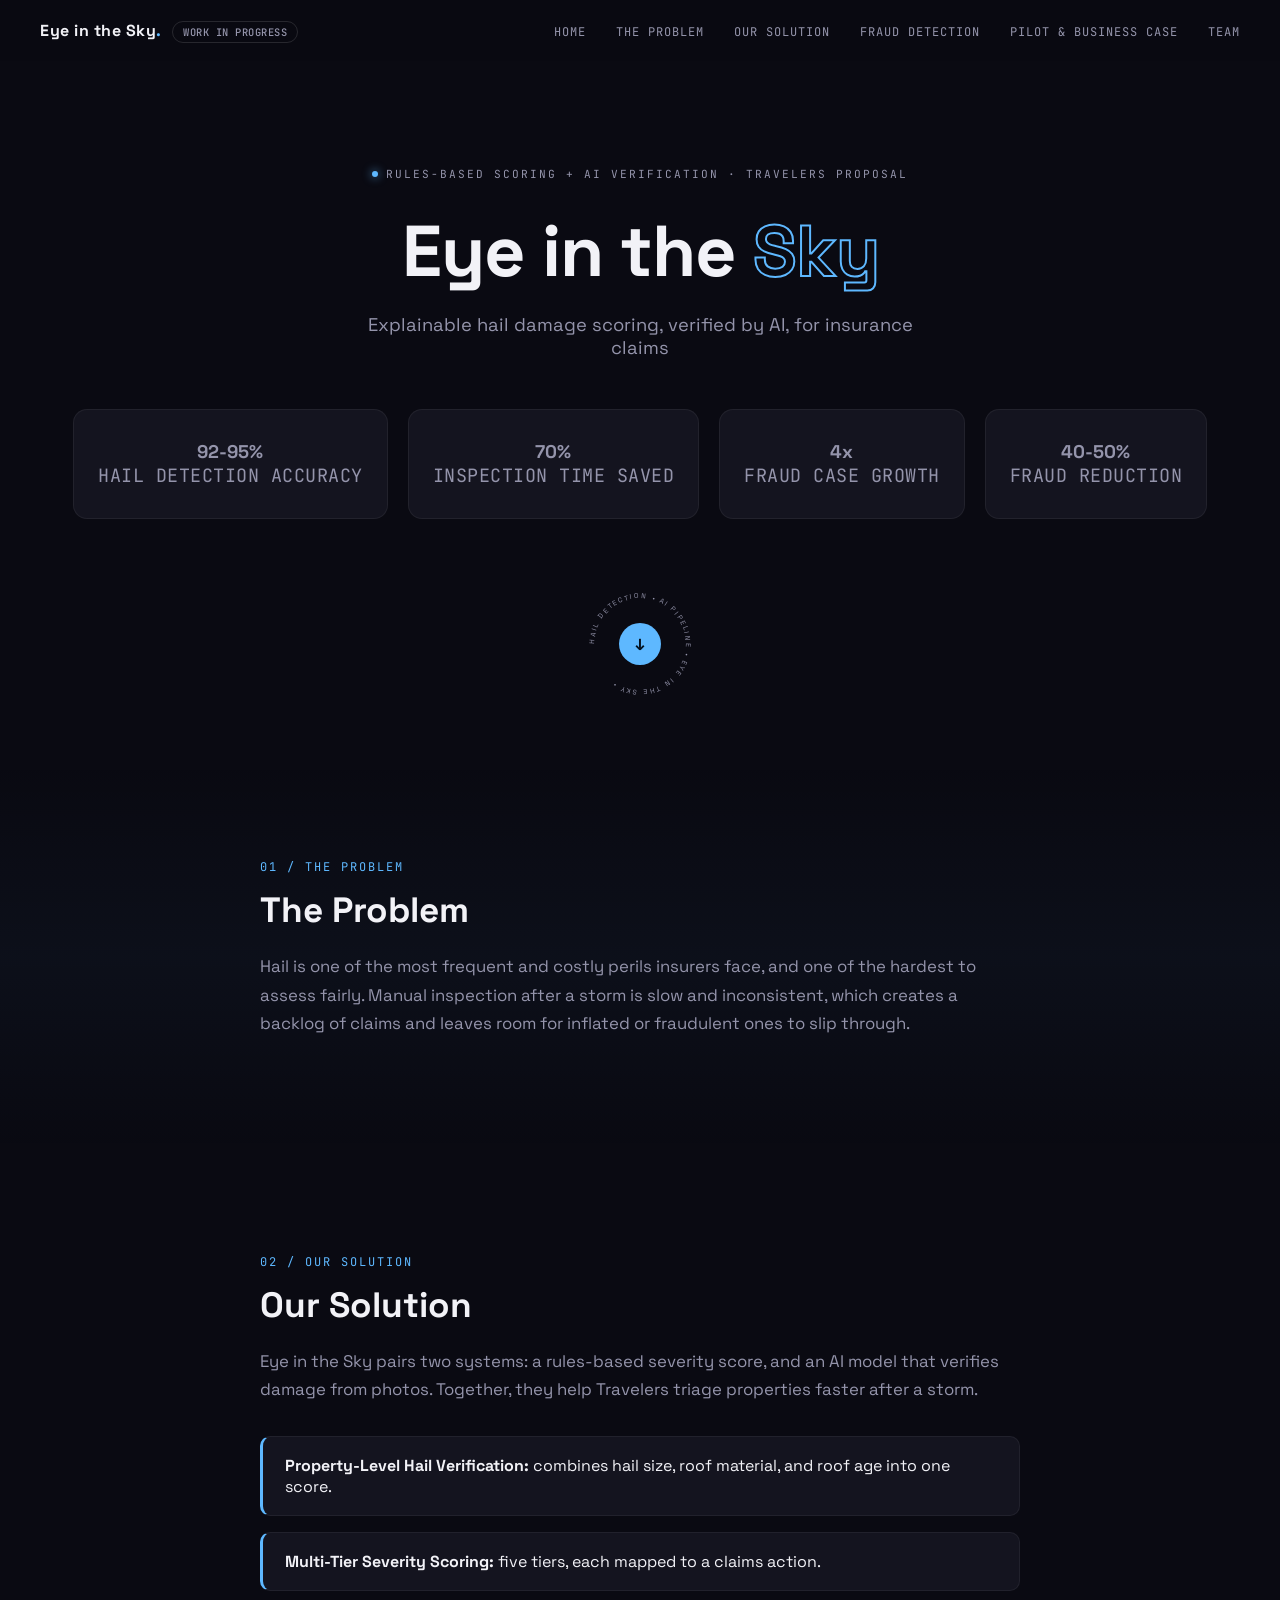
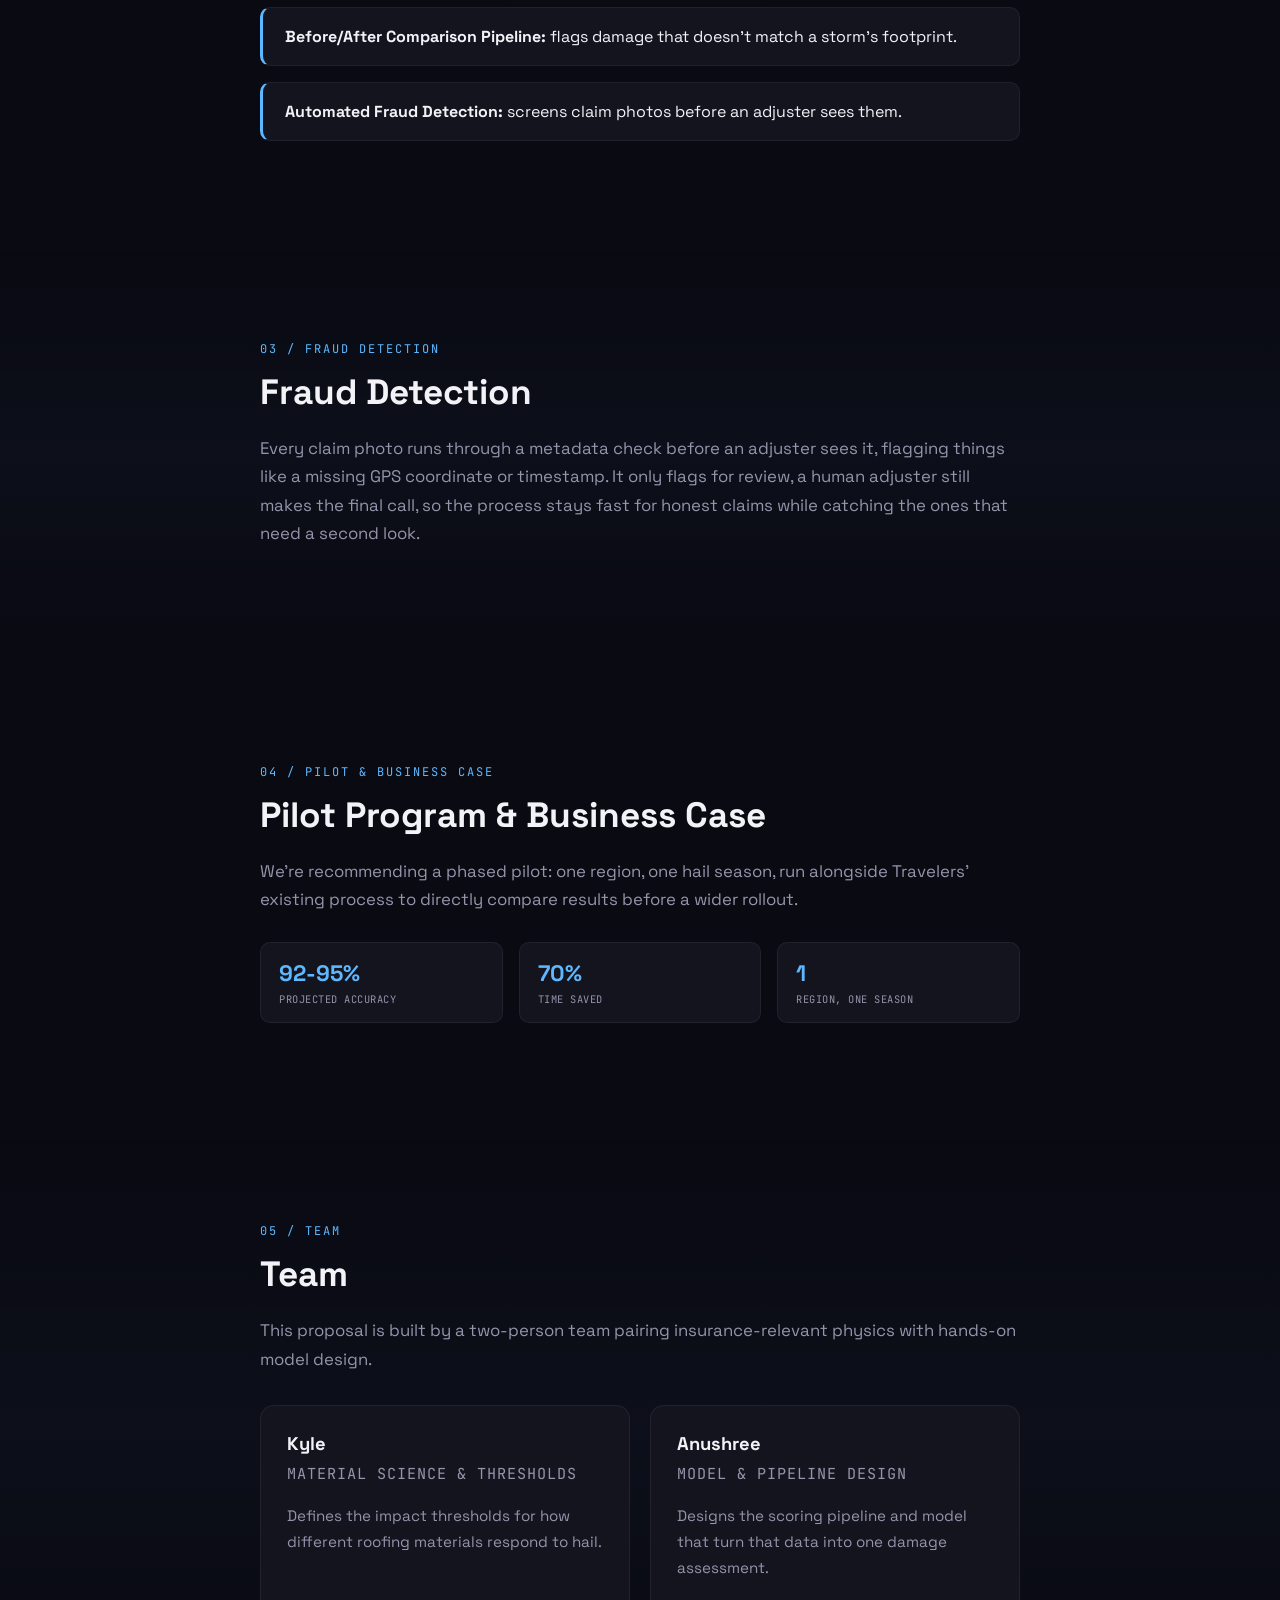
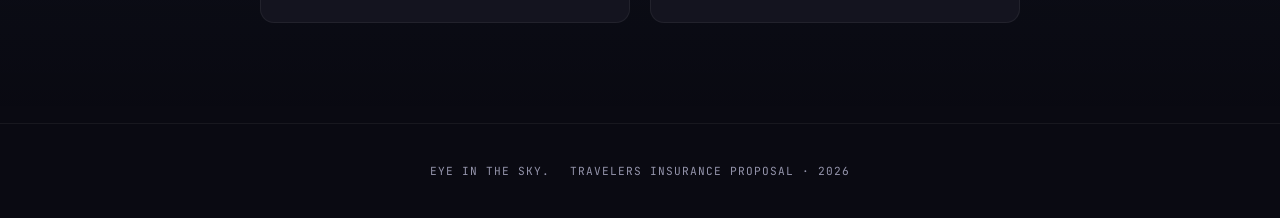
==== website/index.html @ 9ed6d16f "Add a subtle work-in-progress badge to the nav" ====
<!DOCTYPE html>
<html lang="en">
<head>
    <meta charset="UTF-8">
    <meta name="viewport" content="width=device-width, initial-scale=1.0">
    <title>Eye in the Sky</title>
    <link rel="preconnect" href="https://fonts.googleapis.com">
    <link rel="preconnect" href="https://fonts.gstatic.com" crossorigin>
    <link href="https://fonts.googleapis.com/css2?family=JetBrains+Mono:wght@400;500;700&family=Space+Grotesk:wght@400;500;700&display=swap" rel="stylesheet">
    <link rel="stylesheet" href="style.css">
</head>
<body>

<div class="rain-container" id="rain"></div>
<div class="streak" id="streak"></div>

<nav>
  <div class="nav-logo">Eye in the Sky<span class="dot">.</span> <span class="wip-badge">Work in Progress</span></div>
  <ul>
    <li><a href="#home">Home</a></li>
    <li><a href="#problem">The Problem</a></li>
    <li><a href="#solution">Our Solution</a></li>
    <li><a href="#fraud">Fraud Detection</a></li>
    <li><a href="#pilot">Pilot & Business Case</a></li>
    <li><a href="#team">Team</a></li>
  </ul>
</nav>

<section class="hero" id="home">
  <div class="eyebrow"><span class="pulse-dot"></span> RULES-BASED SCORING + AI VERIFICATION &middot; TRAVELERS PROPOSAL</div>
  <h1>Eye in the <span class="outline-text">Sky</span></h1>
  <p>Explainable hail damage scoring, verified by AI, for insurance claims</p>

  <div class="stats">
    <div class="stat-card">
      <p class="stat-number">92-95%</p>
      <p class="stat-label">Hail Detection Accuracy</p>
    </div>
    <div class="stat-card">
      <p class="stat-number">70%</p>
      <p class="stat-label">Inspection Time Saved</p>
    </div>
    <div class="stat-card">
      <p class="stat-number">4x</p>
      <p class="stat-label">Fraud Case Growth</p>
    </div>
    <div class="stat-card">
      <p class="stat-number">40-50%</p>
      <p class="stat-label">Fraud Reduction</p>
    </div>
  </div>

  <div class="scroll-badge">
    <svg viewBox="0 0 120 120" class="badge-ring">
      <path id="circlePath" d="M 60,60 m -50,0 a 50,50 0 1,1 100,0 a 50,50 0 1,1 -100,0" fill="none"/>
      <text font-size="7.5" letter-spacing="2">
        <textPath href="#circlePath">HAIL DETECTION &bull; AI PIPELINE &bull; EYE IN THE SKY &bull; </textPath>
      </text>
    </svg>
    <div class="badge-center">&darr;</div>
  </div>
</section>

<section id="problem" class="content-section reveal">
  <span class="section-label">01 / The Problem</span>
  <h2>The Problem</h2>
  <p>Hail is one of the most frequent and costly perils insurers face, and one of the hardest to assess fairly. Manual inspection after a storm is slow and inconsistent, which creates a backlog of claims and leaves room for inflated or fraudulent ones to slip through.</p>
</section>

<section id="solution" class="content-section reveal">
  <span class="section-label">02 / Our Solution</span>
  <h2>Our Solution</h2>
  <p>Eye in the Sky pairs two systems: a rules-based severity score, and an AI model that verifies damage from photos. Together, they help Travelers triage properties faster after a storm.</p>
  <ul class="gap-list">
    <li><strong>Property-Level Hail Verification:</strong> combines hail size, roof material, and roof age into one score.</li>
    <li><strong>Multi-Tier Severity Scoring:</strong> five tiers, each mapped to a claims action.</li>
    <li><strong>Before/After Comparison Pipeline:</strong> flags damage that doesn't match a storm's footprint.</li>
    <li><strong>Automated Fraud Detection:</strong> screens claim photos before an adjuster sees them.</li>
  </ul>
</section>

<section id="fraud" class="content-section reveal">
  <span class="section-label">03 / Fraud Detection</span>
  <h2>Fraud Detection</h2>
  <p>Every claim photo runs through a metadata check before an adjuster sees it, flagging things like a missing GPS coordinate or timestamp. It only flags for review, a human adjuster still makes the final call, so the process stays fast for honest claims while catching the ones that need a second look.</p>
</section>

<section id="pilot" class="content-section reveal">
  <span class="section-label">04 / Pilot &amp; Business Case</span>
  <h2>Pilot Program &amp; Business Case</h2>
  <p>We're recommending a phased pilot: one region, one hail season, run alongside Travelers' existing process to directly compare results before a wider rollout.</p>
  <div class="mini-stats">
    <div class="mini-stat">
      <span class="mini-stat-number">92-95%</span>
      <span class="mini-stat-label">Projected Accuracy</span>
    </div>
    <div class="mini-stat">
      <span class="mini-stat-number">70%</span>
      <span class="mini-stat-label">Time Saved</span>
    </div>
    <div class="mini-stat">
      <span class="mini-stat-number">1</span>
      <span class="mini-stat-label">Region, One Season</span>
    </div>
  </div>
</section>

<section id="team" class="content-section reveal">
  <span class="section-label">05 / Team</span>
  <h2>Team</h2>
  <p>This proposal is built by a two-person team pairing insurance-relevant physics with hands-on model design.</p>
  <div class="team-grid">
    <div class="team-card">
      <h3>Kyle</h3>
      <p class="team-role">Material Science &amp; Thresholds</p>
      <p>Defines the impact thresholds for how different roofing materials respond to hail.</p>
    </div>
    <div class="team-card">
      <h3>Anushree</h3>
      <p class="team-role">Model &amp; Pipeline Design</p>
      <p>Designs the scoring pipeline and model that turn that data into one damage assessment.</p>
    </div>
  </div>
</section>

<footer>
  <div class="footer-content">
    <span>Eye in the Sky<span class="dot">.</span></span>
    <span>Travelers Insurance Proposal &middot; 2026</span>
  </div>
</footer>

<script src="script.js"></script>
</body>
</html>
---- website/style.css ----
:root {
  --bg: #0a0a12;
  --bg-alt: #14141f;
  --text: #f2f2f7;
  --text-muted: #9494ab;
  --accent: #5eb8ff;
  --accent-glow: rgba(94, 184, 255, 0.35);
  --font-heading: 'Space Grotesk', sans-serif;
  --font-mono: 'JetBrains Mono', monospace;
}

* {
  box-sizing: border-box;
}

body {
  background-color: var(--bg);
  color: var(--text);
  font-family: var(--font-heading);
  margin: 0;
}

/* Ambient background rain, drops generated in script.js */
.rain-container {
  position: fixed;
  inset: 0;
  overflow: hidden;
  pointer-events: none;
  z-index: 0;
}

.rain-drop {
  position: absolute;
  top: -5%;
  width: 3px;
  border-radius: 3px;
  background: linear-gradient(to bottom, transparent, var(--accent), #eaf6ff);
  animation: fall linear infinite;
}

@keyframes fall {
  from { transform: translateY(-10vh); }
  to { transform: translateY(110vh); }
}

/* Shooting hailstone streak, position driven by scroll % in script.js */
.streak {
  position: fixed;
  width: 4px;
  height: 220px;
  background: linear-gradient(to bottom, transparent 0%, var(--accent) 55%, #eaf6ff 100%);
  box-shadow: 0 0 24px 6px var(--accent-glow), 0 0 50px 14px rgba(94, 184, 255, 0.18);
  transform: rotate(35deg);
  pointer-events: none;
  z-index: 1;
  border-radius: 4px;
}

.streak::after {
  content: "";
  position: absolute;
  bottom: -5px;
  left: 50%;
  transform: translateX(-50%);
  width: 14px;
  height: 14px;
  border-radius: 50%;
  background: radial-gradient(circle, #ffffff 0%, var(--accent) 60%, transparent 100%);
  box-shadow: 0 0 22px 6px var(--accent-glow), 0 0 10px 3px #ffffff;
}

nav {
  display: flex;
  justify-content: space-between;
  align-items: center;
  padding: 20px 40px;
  background-color: rgba(10, 10, 18, 0.95);
  position: sticky;
  top: 0;
  z-index: 10;
}

.nav-logo {
  font-weight: 700;
  letter-spacing: 0.5px;
}

.nav-logo .dot {
  color: var(--accent);
}

.wip-badge {
  font-family: var(--font-mono);
  font-size: 0.65rem;
  font-weight: 500;
  letter-spacing: 0.5px;
  text-transform: uppercase;
  color: var(--text-muted);
  border: 1px solid rgba(255, 255, 255, 0.12);
  border-radius: 20px;
  padding: 3px 10px;
  margin-left: 6px;
  vertical-align: middle;
}

nav ul {
  display: flex;
  gap: 30px;
  list-style: none;
  margin: 0;
  padding: 0;
}

nav a {
  color: var(--text-muted);
  text-decoration: none;
  font-family: var(--font-mono);
  font-size: 0.75rem;
  letter-spacing: 1px;
  text-transform: uppercase;
  transition: color 0.2s ease;
}

nav a:hover {
  color: var(--accent);
}

.hero {
  position: relative;
  text-align: center;
  padding: 100px 20px 60px;
  z-index: 2;
}

.eyebrow {
  display: inline-flex;
  align-items: center;
  gap: 8px;
  font-family: var(--font-mono);
  font-size: 0.7rem;
  letter-spacing: 2px;
  color: var(--text-muted);
  text-transform: uppercase;
  margin-bottom: 24px;
}

.pulse-dot {
  width: 6px;
  height: 6px;
  border-radius: 50%;
  background: var(--accent);
  box-shadow: 0 0 8px 2px var(--accent-glow);
  animation: pulse 2s ease-in-out infinite;
}

@keyframes pulse {
  0%, 100% { opacity: 1; }
  50% { opacity: 0.3; }
}

.hero h1 {
  font-size: 4.5rem;
  font-weight: 700;
  margin: 0 0 16px;
  letter-spacing: -1px;
}

.outline-text {
  color: transparent;
  -webkit-text-stroke: 2px var(--accent);
}

.hero p {
  font-size: 1.15rem;
  color: var(--text-muted);
  max-width: 550px;
  margin: 0 auto;
}

.stats {
  display: flex;
  justify-content: center;
  flex-wrap: wrap;
  gap: 20px;
  margin-top: 50px;
}

.stat-card {
  background-color: var(--bg-alt);
  border: 1px solid rgba(255, 255, 255, 0.06);
  padding: 30px 24px;
  border-radius: 14px;
  min-width: 180px;
  transition: transform 0.25s ease, border-color 0.25s ease;
}

.stat-card:hover {
  transform: translateY(-6px);
  border-color: var(--accent);
  box-shadow: 0 0 24px rgba(94, 184, 255, 0.15);
}

.stat-number {
  font-size: 2.1rem;
  font-weight: 700;
  color: var(--accent);
  margin: 0 0 6px;
}

.stat-label {
  font-family: var(--font-mono);
  font-size: 0.75rem;
  letter-spacing: 0.5px;
  text-transform: uppercase;
  color: var(--text-muted);
  margin: 0;
}

@media (max-width: 700px) {
  .stats {
    flex-direction: column;
    align-items: center;
  }
}

.scroll-badge {
  position: relative;
  width: 110px;
  height: 110px;
  margin: 70px auto 0;
}

.badge-ring {
  width: 100%;
  height: 100%;
  fill: var(--text-muted);
  animation: spin 18s linear infinite;
}

@keyframes spin {
  from { transform: rotate(0deg); }
  to { transform: rotate(360deg); }
}

.badge-center {
  position: absolute;
  top: 50%;
  left: 50%;
  transform: translate(-50%, -50%);
  width: 42px;
  height: 42px;
  border-radius: 50%;
  background: var(--accent);
  color: #04121f;
  display: flex;
  align-items: center;
  justify-content: center;
  font-weight: 700;
}

.content-section {
  max-width: 800px;
  margin: 0 auto;
  padding: 100px 20px;
  position: relative;
  z-index: 2;
}

section.content-section:nth-of-type(even)::before {
  content: "";
  position: absolute;
  top: 0;
  left: 50%;
  transform: translateX(-50%);
  width: 100vw;
  height: 100%;
  background: linear-gradient(180deg, transparent, rgba(94, 184, 255, 0.035), transparent);
  z-index: -1;
}

.section-label {
  display: block;
  font-family: var(--font-mono);
  font-size: 0.75rem;
  letter-spacing: 2px;
  text-transform: uppercase;
  color: var(--accent);
  margin-bottom: 12px;
}

.content-section h2 {
  font-size: 2.2rem;
  margin: 0 0 20px;
}

.content-section p {
  font-size: 1.05rem;
  line-height: 1.7;
  color: var(--text-muted);
  margin-bottom: 16px;
}

.gap-list {
  list-style: none;
  margin: 32px 0 0;
  padding: 0;
  display: flex;
  flex-direction: column;
  gap: 16px;
}

.gap-list li {
  background-color: var(--bg-alt);
  border: 1px solid rgba(255, 255, 255, 0.06);
  border-left: 3px solid var(--accent);
  border-radius: 10px;
  padding: 18px 22px;
  transition: box-shadow 0.25s ease, transform 0.25s ease;
}

.gap-list li:hover {
  box-shadow: 0 0 20px rgba(94, 184, 255, 0.12);
  transform: translateX(4px);
}

.gap-list strong {
  color: var(--text);
}

.team-grid {
  display: flex;
  flex-wrap: wrap;
  gap: 20px;
  margin-top: 32px;
}

.team-card {
  flex: 1;
  min-width: 220px;
  background-color: var(--bg-alt);
  border: 1px solid rgba(255, 255, 255, 0.06);
  border-radius: 14px;
  padding: 26px;
  transition: border-color 0.25s ease, box-shadow 0.25s ease, transform 0.25s ease;
}

.team-card:hover {
  border-color: var(--accent);
  box-shadow: 0 0 24px rgba(94, 184, 255, 0.12);
  transform: translateY(-4px);
}

.team-card h3 {
  font-size: 1.15rem;
  margin: 0 0 6px;
}

.team-role {
  font-family: var(--font-mono);
  font-size: 0.7rem;
  letter-spacing: 1px;
  text-transform: uppercase;
  color: var(--accent);
  margin: 0 0 14px;
}

.team-card p {
  font-size: 0.95rem;
}

.mini-stats {
  display: flex;
  flex-wrap: wrap;
  gap: 16px;
  margin-top: 28px;
}

.mini-stat {
  flex: 1;
  min-width: 150px;
  background-color: var(--bg-alt);
  border: 1px solid rgba(255, 255, 255, 0.06);
  border-radius: 10px;
  padding: 16px 18px;
  transition: border-color 0.25s ease, box-shadow 0.25s ease;
}

.mini-stat:hover {
  border-color: var(--accent);
  box-shadow: 0 0 18px rgba(94, 184, 255, 0.12);
}

.mini-stat-number {
  display: block;
  font-size: 1.4rem;
  font-weight: 700;
  color: var(--accent);
}

.mini-stat-label {
  display: block;
  font-family: var(--font-mono);
  font-size: 0.65rem;
  letter-spacing: 0.5px;
  text-transform: uppercase;
  color: var(--text-muted);
  margin-top: 4px;
}

footer {
  position: relative;
  z-index: 2;
  padding: 40px 20px;
  text-align: center;
  border-top: 1px solid rgba(255, 255, 255, 0.06);
}

.footer-content {
  display: flex;
  justify-content: center;
  gap: 20px;
  flex-wrap: wrap;
  font-family: var(--font-mono);
  font-size: 0.7rem;
  letter-spacing: 1px;
  text-transform: uppercase;
  color: var(--text-muted);
}

.reveal {
  opacity: 0;
  transform: translateY(30px);
  transition: opacity 0.8s ease, transform 0.8s ease;
}

.reveal.visible {
  opacity: 1;
  transform: translateY(0);
}

@media (max-width: 800px) {
  nav {
    flex-wrap: wrap;
    justify-content: center;
    gap: 12px;
    padding: 16px 20px;
  }

  nav ul {
    flex-wrap: wrap;
    justify-content: center;
    gap: 12px 18px;
  }

  nav a {
    font-size: 0.65rem;
  }

  .hero h1 {
    font-size: 2.8rem;
  }
}
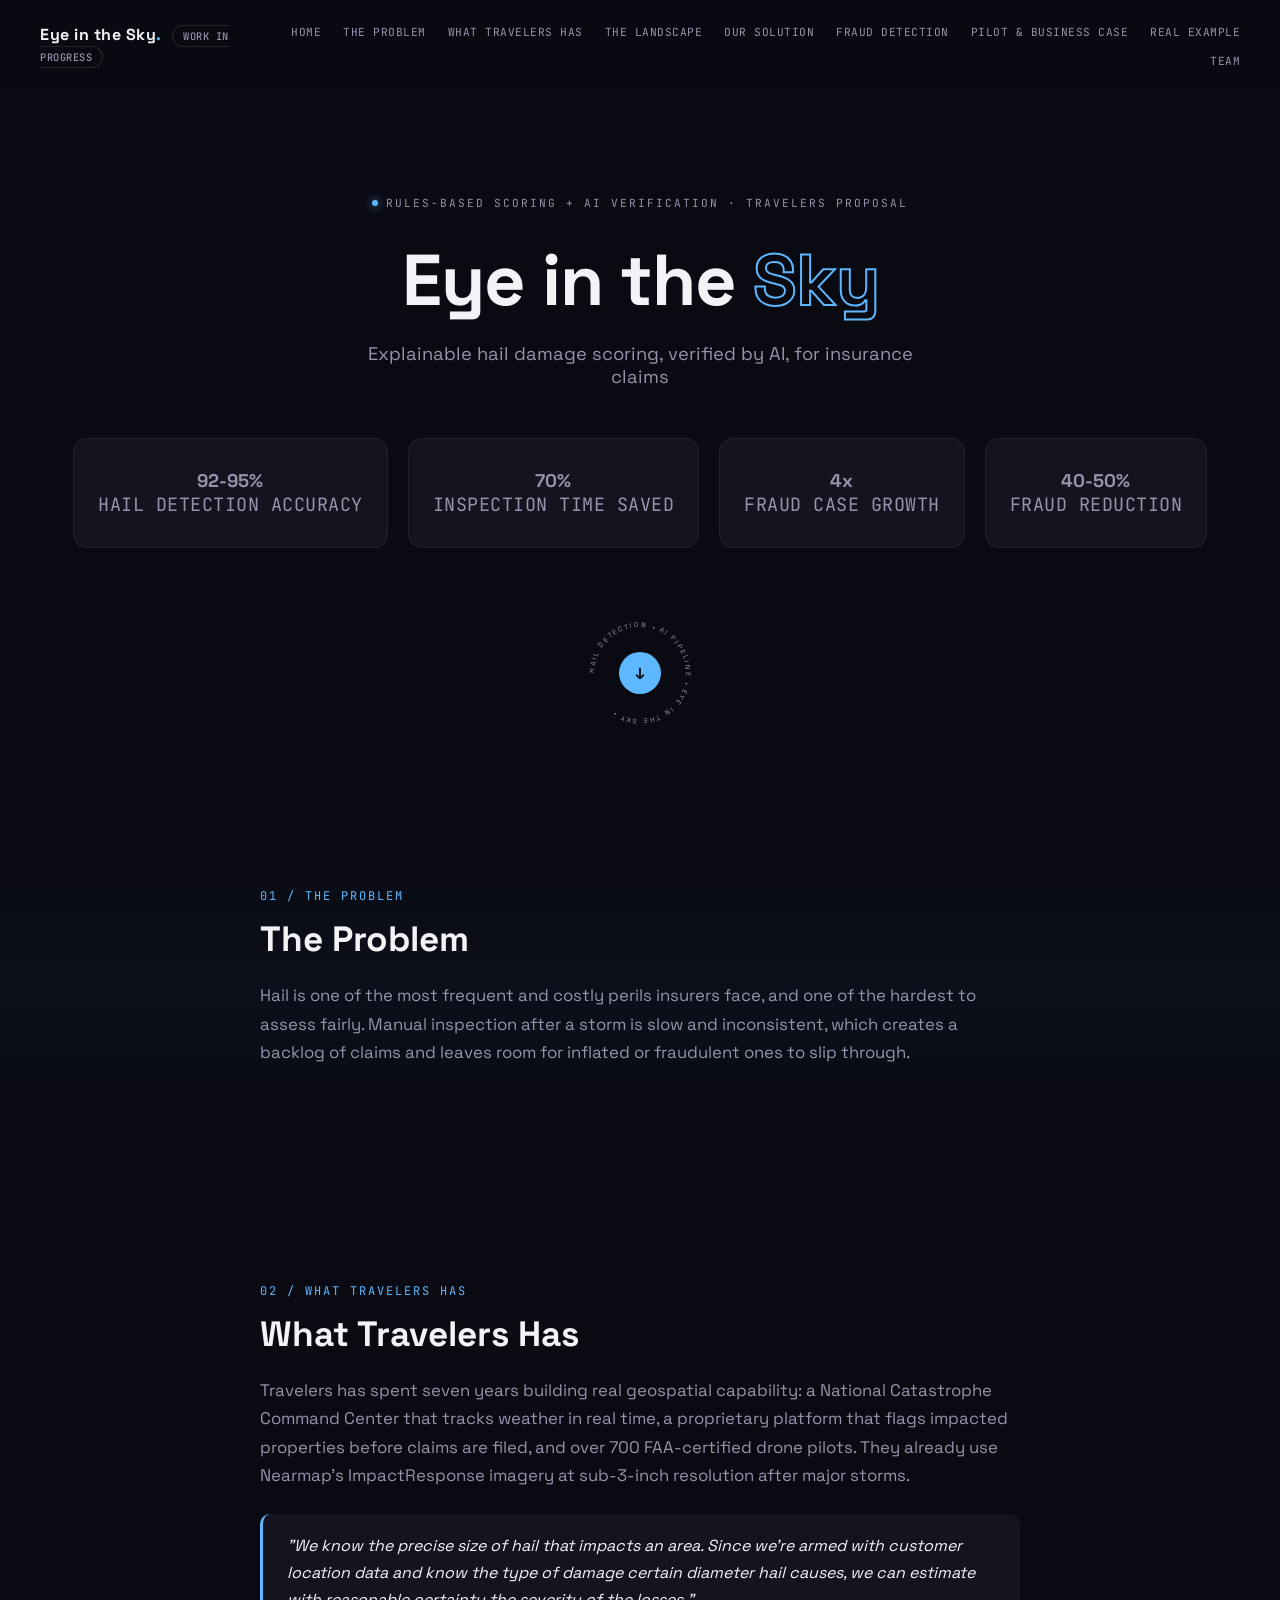
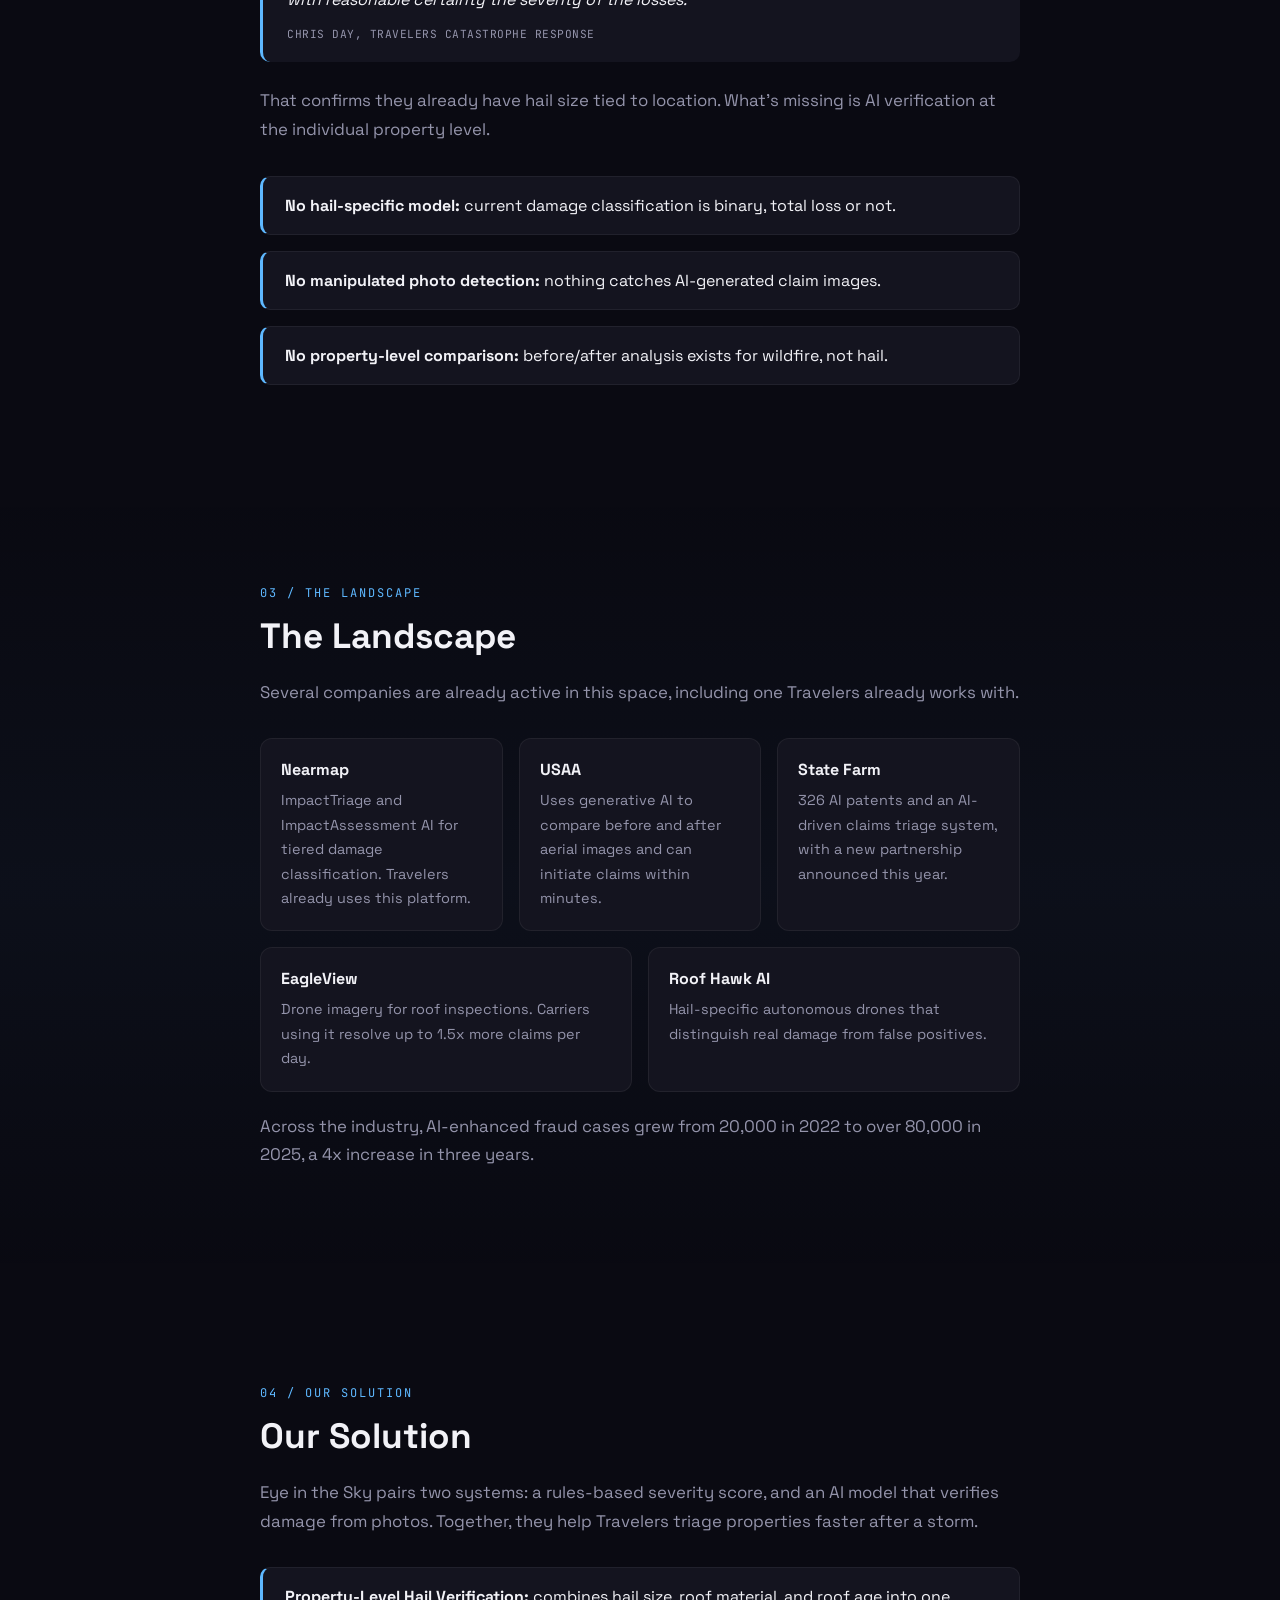
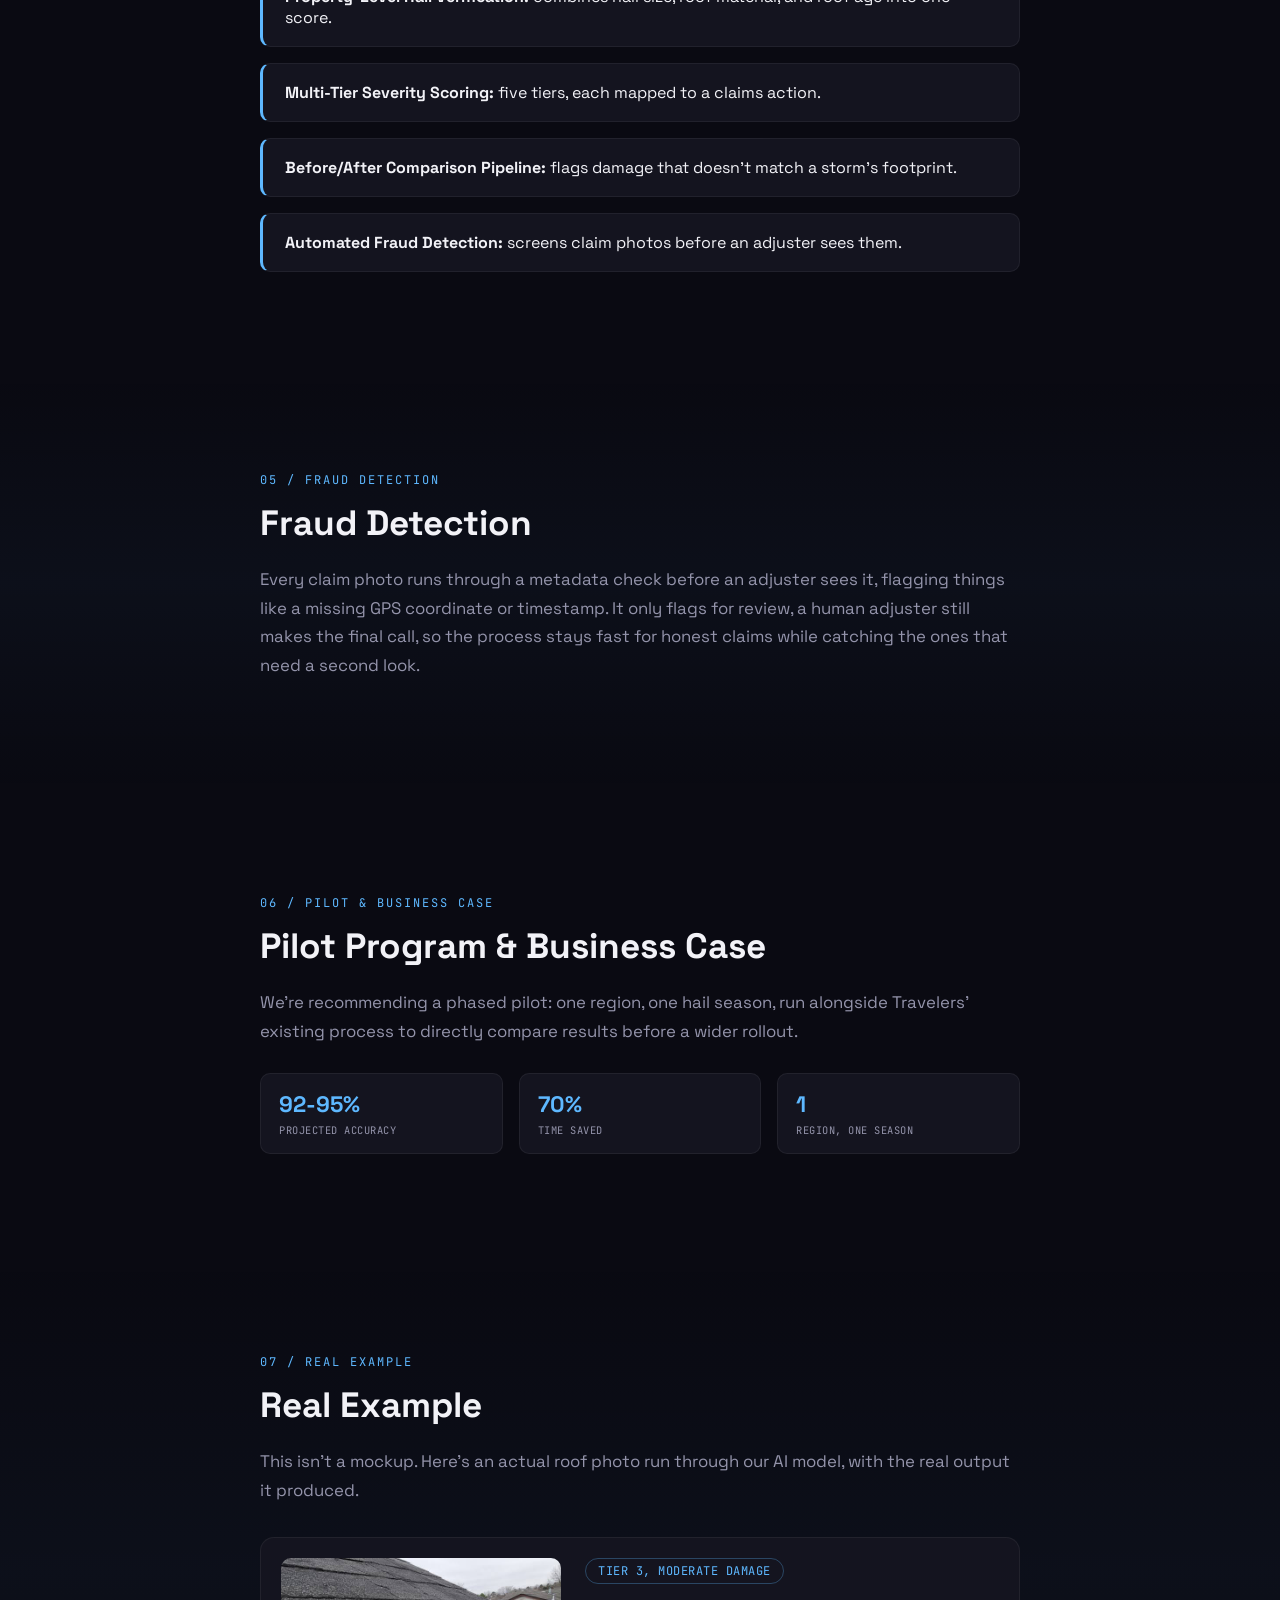
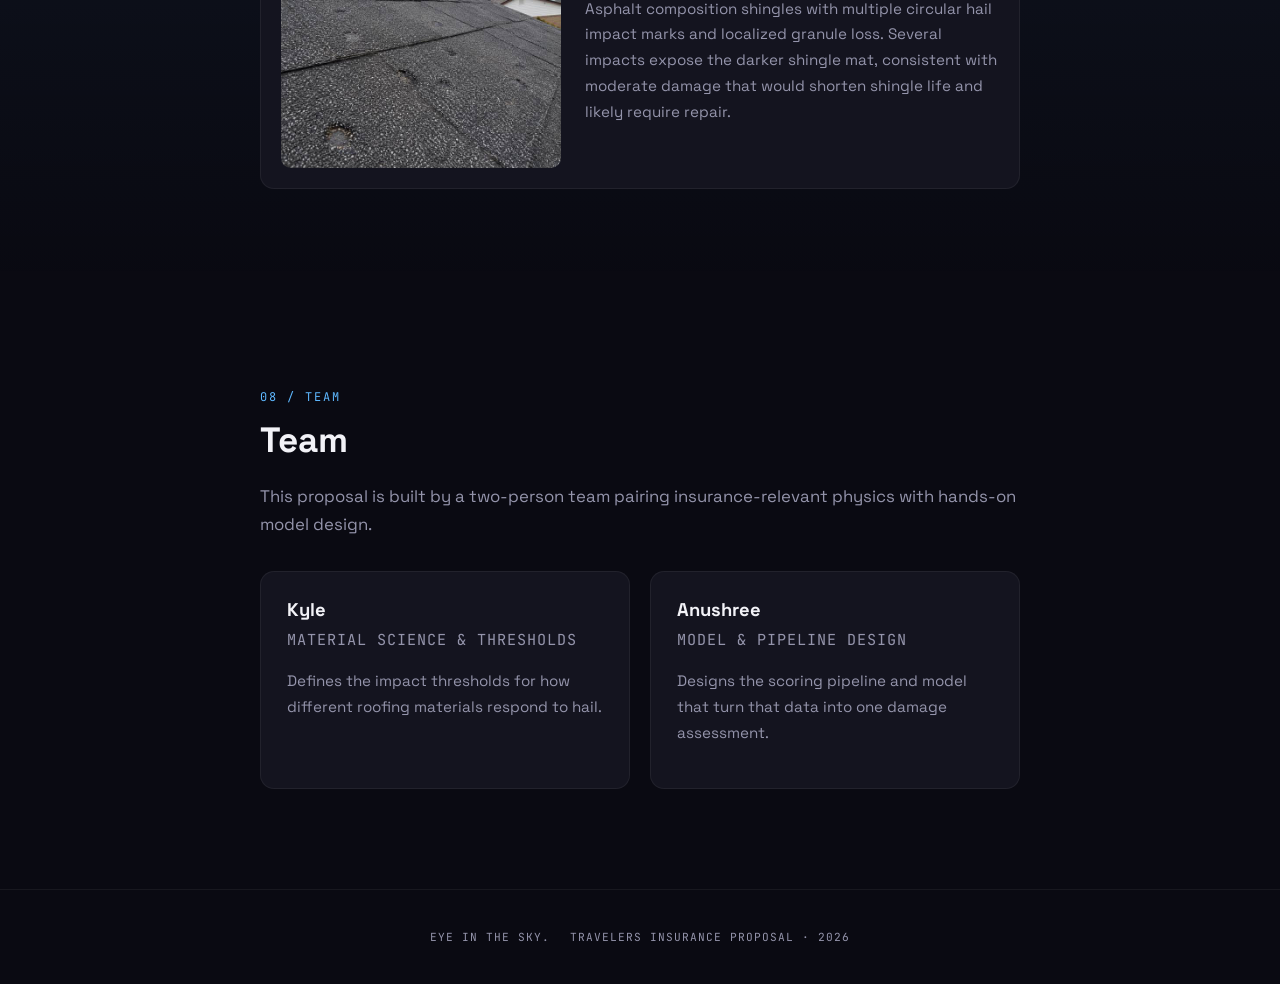
==== commit 33dc7ab4: "Add What Travelers Has, Landscape, and Real Example sections with real research and a real case phot" ====
--- a/website/index.html
+++ b/website/index.html
@@ -19,9 +19,12 @@
   <ul>
     <li><a href="#home">Home</a></li>
     <li><a href="#problem">The Problem</a></li>
+    <li><a href="#travelers">What Travelers Has</a></li>
+    <li><a href="#landscape">The Landscape</a></li>
     <li><a href="#solution">Our Solution</a></li>
     <li><a href="#fraud">Fraud Detection</a></li>
     <li><a href="#pilot">Pilot & Business Case</a></li>
+    <li><a href="#example">Real Example</a></li>
     <li><a href="#team">Team</a></li>
   </ul>
 </nav>
@@ -67,8 +70,53 @@
   <p>Hail is one of the most frequent and costly perils insurers face, and one of the hardest to assess fairly. Manual inspection after a storm is slow and inconsistent, which creates a backlog of claims and leaves room for inflated or fraudulent ones to slip through.</p>
 </section>
 
+<section id="travelers" class="content-section reveal">
+  <span class="section-label">02 / What Travelers Has</span>
+  <h2>What Travelers Has</h2>
+  <p>Travelers has spent seven years building real geospatial capability: a National Catastrophe Command Center that tracks weather in real time, a proprietary platform that flags impacted properties before claims are filed, and over 700 FAA-certified drone pilots. They already use Nearmap's ImpactResponse imagery at sub-3-inch resolution after major storms.</p>
+  <blockquote class="quote-block">
+    "We know the precise size of hail that impacts an area. Since we're armed with customer location data and know the type of damage certain diameter hail causes, we can estimate with reasonable certainty the severity of the losses."
+    <cite>Chris Day, Travelers Catastrophe Response</cite>
+  </blockquote>
+  <p>That confirms they already have hail size tied to location. What's missing is AI verification at the individual property level.</p>
+  <ul class="gap-list">
+    <li><strong>No hail-specific model:</strong> current damage classification is binary, total loss or not.</li>
+    <li><strong>No manipulated photo detection:</strong> nothing catches AI-generated claim images.</li>
+    <li><strong>No property-level comparison:</strong> before/after analysis exists for wildfire, not hail.</li>
+  </ul>
+</section>
+
+<section id="landscape" class="content-section reveal">
+  <span class="section-label">03 / The Landscape</span>
+  <h2>The Landscape</h2>
+  <p>Several companies are already active in this space, including one Travelers already works with.</p>
+  <div class="competitor-grid">
+    <div class="competitor-card">
+      <h3>Nearmap</h3>
+      <p>ImpactTriage and ImpactAssessment AI for tiered damage classification. Travelers already uses this platform.</p>
+    </div>
+    <div class="competitor-card">
+      <h3>USAA</h3>
+      <p>Uses generative AI to compare before and after aerial images and can initiate claims within minutes.</p>
+    </div>
+    <div class="competitor-card">
+      <h3>State Farm</h3>
+      <p>326 AI patents and an AI-driven claims triage system, with a new partnership announced this year.</p>
+    </div>
+    <div class="competitor-card">
+      <h3>EagleView</h3>
+      <p>Drone imagery for roof inspections. Carriers using it resolve up to 1.5x more claims per day.</p>
+    </div>
+    <div class="competitor-card">
+      <h3>Roof Hawk AI</h3>
+      <p>Hail-specific autonomous drones that distinguish real damage from false positives.</p>
+    </div>
+  </div>
+  <p>Across the industry, AI-enhanced fraud cases grew from 20,000 in 2022 to over 80,000 in 2025, a 4x increase in three years.</p>
+</section>
+
 <section id="solution" class="content-section reveal">
-  <span class="section-label">02 / Our Solution</span>
+  <span class="section-label">04 / Our Solution</span>
   <h2>Our Solution</h2>
   <p>Eye in the Sky pairs two systems: a rules-based severity score, and an AI model that verifies damage from photos. Together, they help Travelers triage properties faster after a storm.</p>
   <ul class="gap-list">
@@ -80,13 +128,13 @@
 </section>
 
 <section id="fraud" class="content-section reveal">
-  <span class="section-label">03 / Fraud Detection</span>
+  <span class="section-label">05 / Fraud Detection</span>
   <h2>Fraud Detection</h2>
   <p>Every claim photo runs through a metadata check before an adjuster sees it, flagging things like a missing GPS coordinate or timestamp. It only flags for review, a human adjuster still makes the final call, so the process stays fast for honest claims while catching the ones that need a second look.</p>
 </section>
 
 <section id="pilot" class="content-section reveal">
-  <span class="section-label">04 / Pilot &amp; Business Case</span>
+  <span class="section-label">06 / Pilot &amp; Business Case</span>
   <h2>Pilot Program &amp; Business Case</h2>
   <p>We're recommending a phased pilot: one region, one hail season, run alongside Travelers' existing process to directly compare results before a wider rollout.</p>
   <div class="mini-stats">
@@ -105,8 +153,21 @@
   </div>
 </section>
 
+<section id="example" class="content-section reveal">
+  <span class="section-label">07 / Real Example</span>
+  <h2>Real Example</h2>
+  <p>This isn't a mockup. Here's an actual roof photo run through our AI model, with the real output it produced.</p>
+  <div class="example-card">
+    <img src="images/roof-example.jpg" alt="Roof photo with hail damage used for testing" class="example-image">
+    <div class="example-result">
+      <span class="example-tier">Tier 3, Moderate Damage</span>
+      <p>Asphalt composition shingles with multiple circular hail impact marks and localized granule loss. Several impacts expose the darker shingle mat, consistent with moderate damage that would shorten shingle life and likely require repair.</p>
+    </div>
+  </div>
+</section>
+
 <section id="team" class="content-section reveal">
-  <span class="section-label">05 / Team</span>
+  <span class="section-label">08 / Team</span>
   <h2>Team</h2>
   <p>This proposal is built by a two-person team pairing insurance-relevant physics with hands-on model design.</p>
   <div class="team-grid">
--- a/website/style.css
+++ b/website/style.css
@@ -105,7 +105,10 @@
 
 nav ul {
   display: flex;
-  gap: 30px;
+  flex-wrap: wrap;
+  justify-content: flex-end;
+  row-gap: 8px;
+  column-gap: 22px;
   list-style: none;
   margin: 0;
   padding: 0;
@@ -115,9 +118,10 @@
   color: var(--text-muted);
   text-decoration: none;
   font-family: var(--font-mono);
-  font-size: 0.75rem;
-  letter-spacing: 1px;
-  text-transform: uppercase;
+  font-size: 0.7rem;
+  letter-spacing: 0.5px;
+  text-transform: uppercase;
+  white-space: nowrap;
   transition: color 0.2s ease;
 }
 
@@ -327,6 +331,104 @@
   color: var(--text);
 }
 
+.quote-block {
+  margin: 24px 0;
+  padding: 18px 24px;
+  background-color: var(--bg-alt);
+  border-left: 3px solid var(--accent);
+  border-radius: 10px;
+  font-style: italic;
+  color: var(--text);
+  font-size: 1rem;
+  line-height: 1.7;
+}
+
+.quote-block cite {
+  display: block;
+  margin-top: 12px;
+  font-family: var(--font-mono);
+  font-style: normal;
+  font-size: 0.7rem;
+  letter-spacing: 0.5px;
+  text-transform: uppercase;
+  color: var(--text-muted);
+}
+
+.competitor-grid {
+  display: flex;
+  flex-wrap: wrap;
+  gap: 16px;
+  margin: 32px 0 20px;
+}
+
+.competitor-card {
+  flex: 1;
+  min-width: 200px;
+  background-color: var(--bg-alt);
+  border: 1px solid rgba(255, 255, 255, 0.06);
+  border-radius: 12px;
+  padding: 20px;
+  transition: border-color 0.25s ease, box-shadow 0.25s ease, transform 0.25s ease;
+}
+
+.competitor-card:hover {
+  border-color: var(--accent);
+  box-shadow: 0 0 20px rgba(94, 184, 255, 0.12);
+  transform: translateY(-4px);
+}
+
+.competitor-card h3 {
+  font-size: 1rem;
+  margin: 0 0 8px;
+}
+
+.competitor-card p {
+  font-size: 0.9rem;
+  margin: 0;
+}
+
+.example-card {
+  display: flex;
+  gap: 24px;
+  margin-top: 32px;
+  background-color: var(--bg-alt);
+  border: 1px solid rgba(255, 255, 255, 0.06);
+  border-radius: 14px;
+  padding: 20px;
+  flex-wrap: wrap;
+}
+
+.example-image {
+  width: 280px;
+  max-width: 100%;
+  height: 210px;
+  object-fit: cover;
+  border-radius: 10px;
+}
+
+.example-result {
+  flex: 1;
+  min-width: 240px;
+}
+
+.example-tier {
+  display: inline-block;
+  font-family: var(--font-mono);
+  font-size: 0.75rem;
+  letter-spacing: 0.5px;
+  text-transform: uppercase;
+  color: var(--accent);
+  border: 1px solid rgba(94, 184, 255, 0.3);
+  border-radius: 20px;
+  padding: 4px 12px;
+  margin-bottom: 12px;
+}
+
+.example-result p {
+  font-size: 0.95rem;
+  margin: 0;
+}
+
 .team-grid {
   display: flex;
   flex-wrap: wrap;
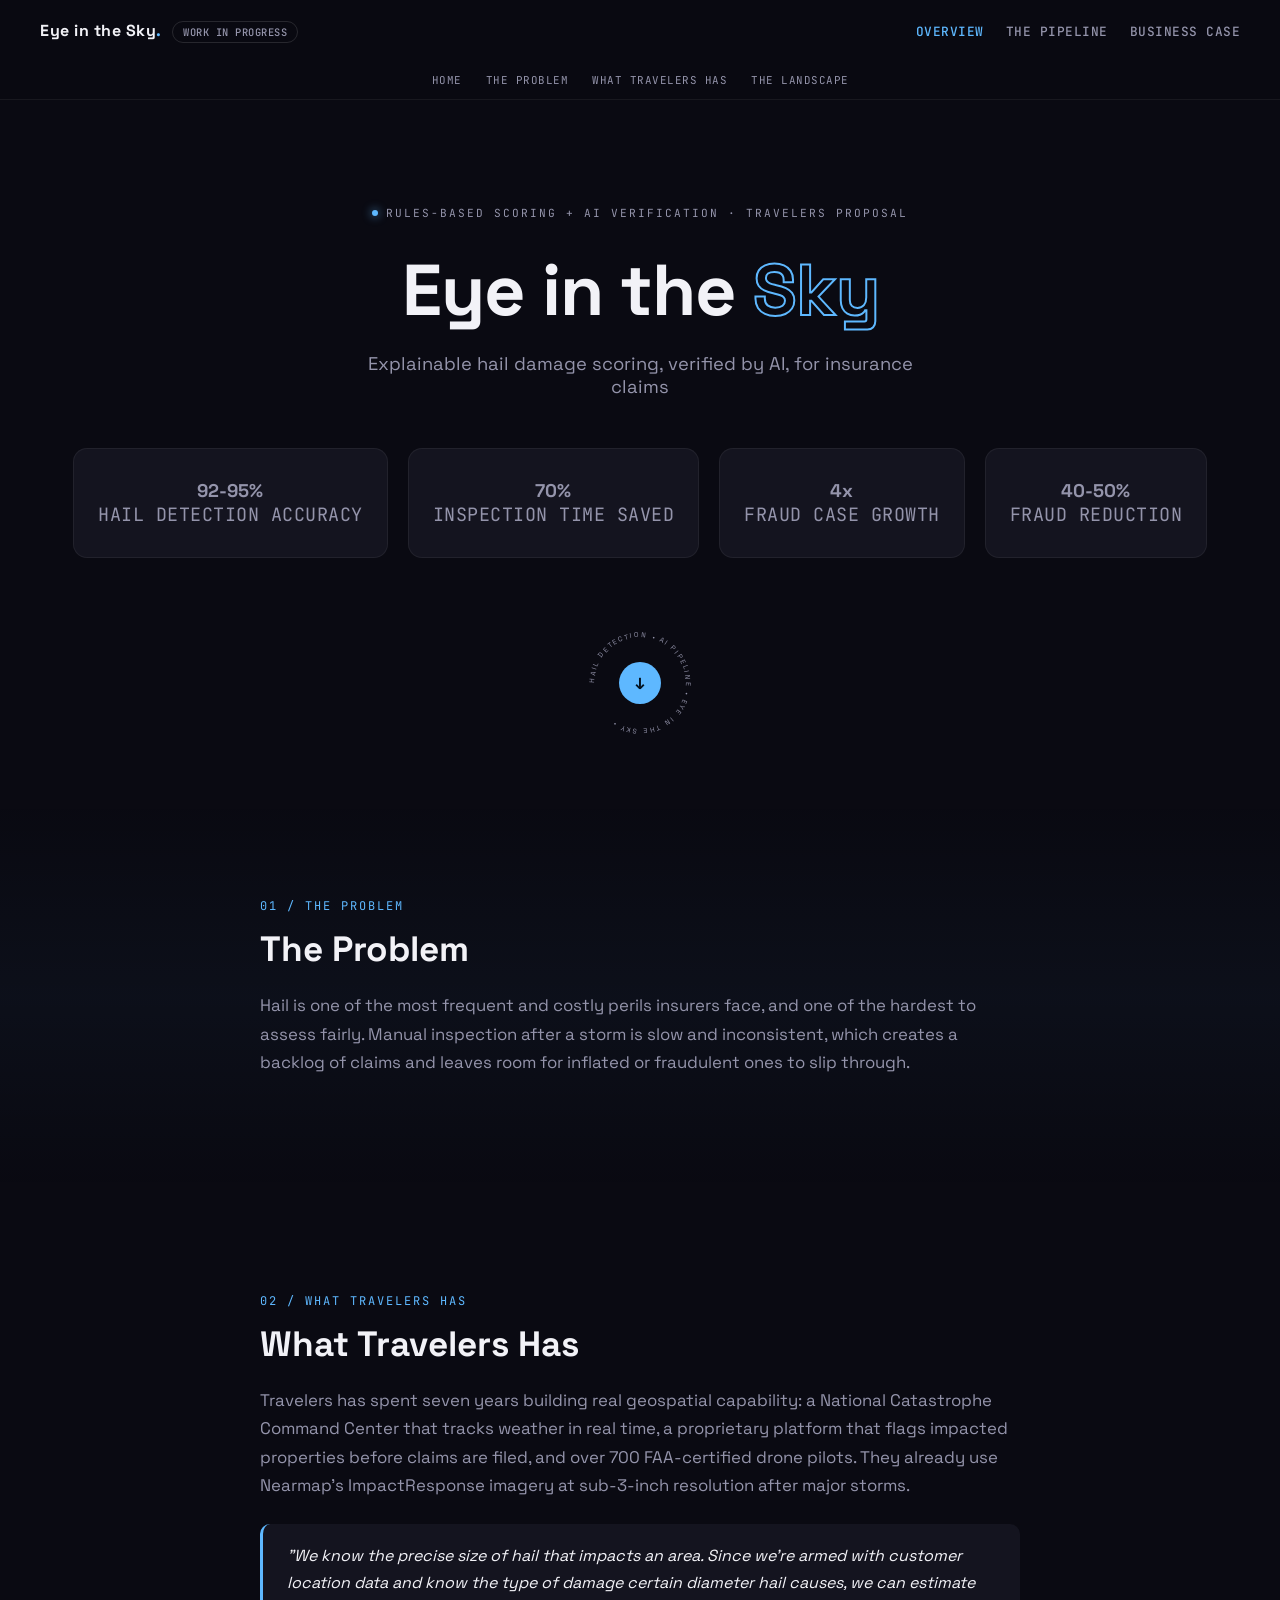
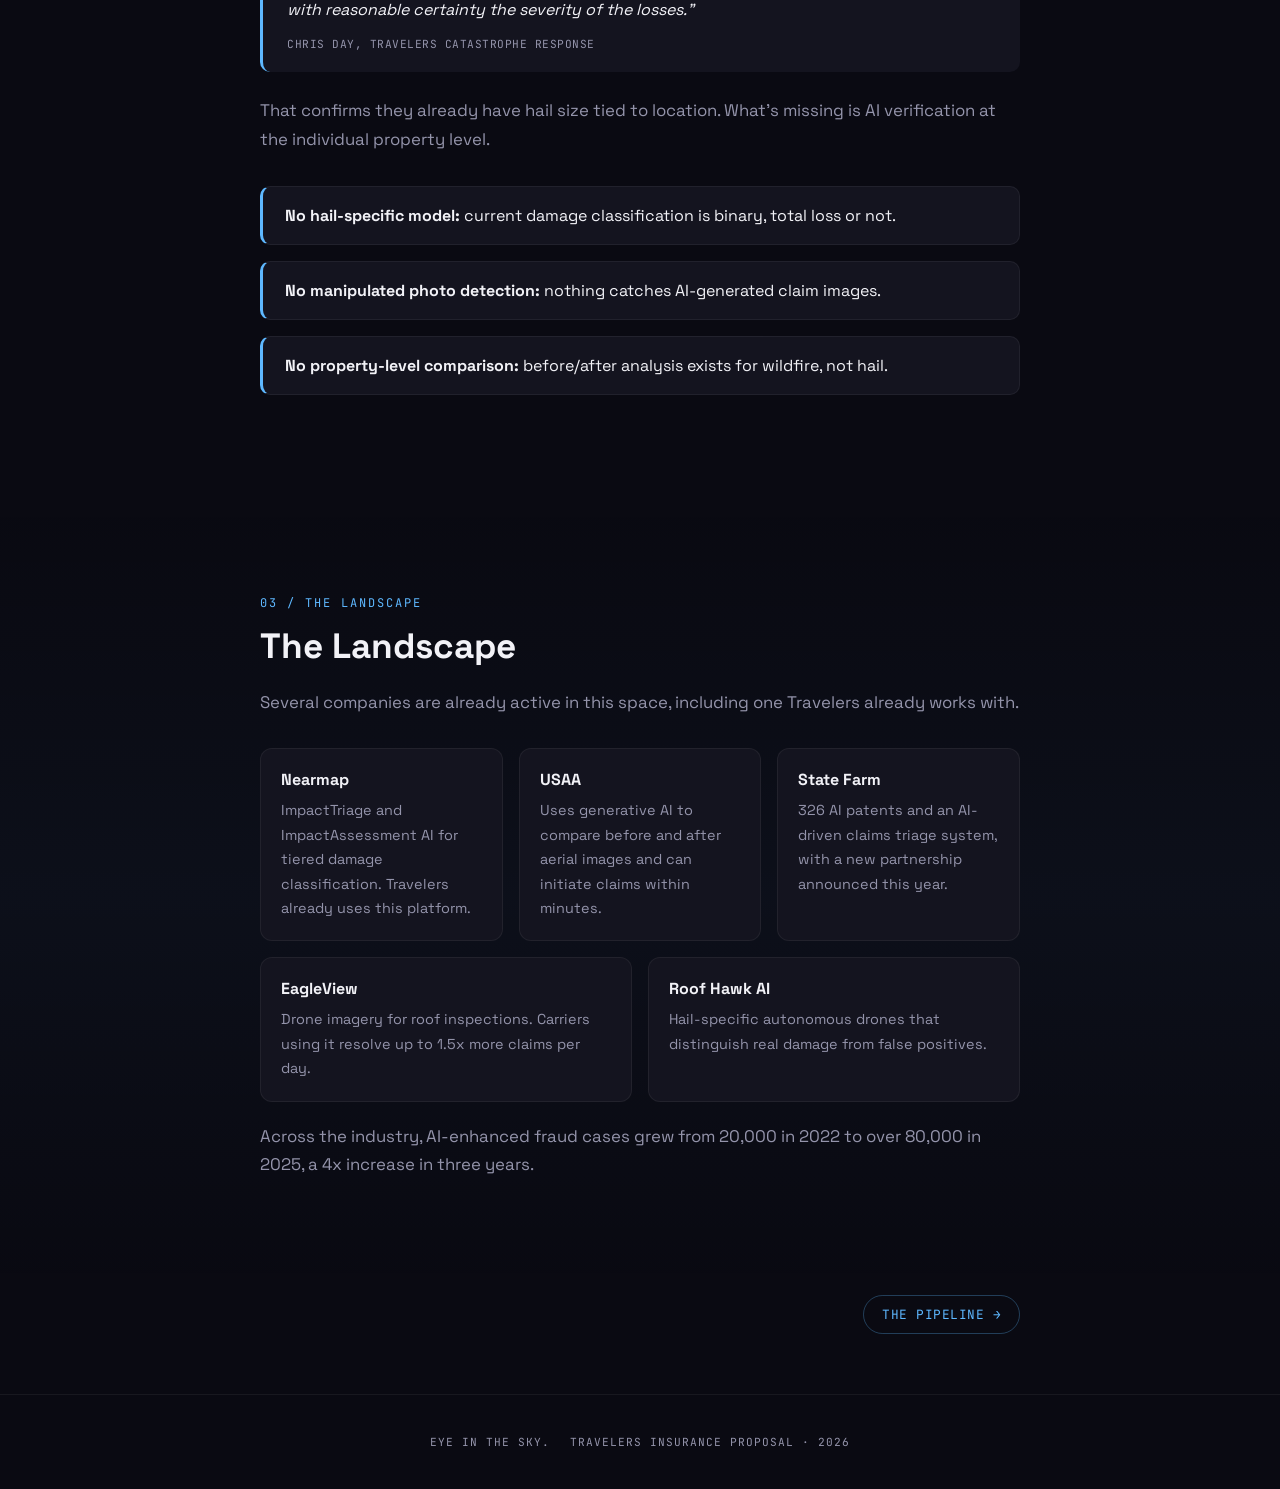
==== commit 6b52be17: "Restructure site into 3 pages, add live Foundry demo, and feature real work from both Anushree and K" ====
--- a/website/index.html
+++ b/website/index.html
@@ -16,18 +16,19 @@
 
 <nav>
   <div class="nav-logo">Eye in the Sky<span class="dot">.</span> <span class="wip-badge">Work in Progress</span></div>
-  <ul>
-    <li><a href="#home">Home</a></li>
-    <li><a href="#problem">The Problem</a></li>
-    <li><a href="#travelers">What Travelers Has</a></li>
-    <li><a href="#landscape">The Landscape</a></li>
-    <li><a href="#solution">Our Solution</a></li>
-    <li><a href="#fraud">Fraud Detection</a></li>
-    <li><a href="#pilot">Pilot & Business Case</a></li>
-    <li><a href="#example">Real Example</a></li>
-    <li><a href="#team">Team</a></li>
+  <ul class="page-nav">
+    <li><a href="index.html" class="active">Overview</a></li>
+    <li><a href="pipeline.html">The Pipeline</a></li>
+    <li><a href="business-case.html">Business Case</a></li>
   </ul>
 </nav>
+
+<div class="page-subnav">
+  <a href="#home">Home</a>
+  <a href="#problem">The Problem</a>
+  <a href="#travelers">What Travelers Has</a>
+  <a href="#landscape">The Landscape</a>
+</div>
 
 <section class="hero" id="home">
   <div class="eyebrow"><span class="pulse-dot"></span> RULES-BASED SCORING + AI VERIFICATION &middot; TRAVELERS PROPOSAL</div>
@@ -115,74 +116,10 @@
   <p>Across the industry, AI-enhanced fraud cases grew from 20,000 in 2022 to over 80,000 in 2025, a 4x increase in three years.</p>
 </section>
 
-<section id="solution" class="content-section reveal">
-  <span class="section-label">04 / Our Solution</span>
-  <h2>Our Solution</h2>
-  <p>Eye in the Sky pairs two systems: a rules-based severity score, and an AI model that verifies damage from photos. Together, they help Travelers triage properties faster after a storm.</p>
-  <ul class="gap-list">
-    <li><strong>Property-Level Hail Verification:</strong> combines hail size, roof material, and roof age into one score.</li>
-    <li><strong>Multi-Tier Severity Scoring:</strong> five tiers, each mapped to a claims action.</li>
-    <li><strong>Before/After Comparison Pipeline:</strong> flags damage that doesn't match a storm's footprint.</li>
-    <li><strong>Automated Fraud Detection:</strong> screens claim photos before an adjuster sees them.</li>
-  </ul>
-</section>
-
-<section id="fraud" class="content-section reveal">
-  <span class="section-label">05 / Fraud Detection</span>
-  <h2>Fraud Detection</h2>
-  <p>Every claim photo runs through a metadata check before an adjuster sees it, flagging things like a missing GPS coordinate or timestamp. It only flags for review, a human adjuster still makes the final call, so the process stays fast for honest claims while catching the ones that need a second look.</p>
-</section>
-
-<section id="pilot" class="content-section reveal">
-  <span class="section-label">06 / Pilot &amp; Business Case</span>
-  <h2>Pilot Program &amp; Business Case</h2>
-  <p>We're recommending a phased pilot: one region, one hail season, run alongside Travelers' existing process to directly compare results before a wider rollout.</p>
-  <div class="mini-stats">
-    <div class="mini-stat">
-      <span class="mini-stat-number">92-95%</span>
-      <span class="mini-stat-label">Projected Accuracy</span>
-    </div>
-    <div class="mini-stat">
-      <span class="mini-stat-number">70%</span>
-      <span class="mini-stat-label">Time Saved</span>
-    </div>
-    <div class="mini-stat">
-      <span class="mini-stat-number">1</span>
-      <span class="mini-stat-label">Region, One Season</span>
-    </div>
-  </div>
-</section>
-
-<section id="example" class="content-section reveal">
-  <span class="section-label">07 / Real Example</span>
-  <h2>Real Example</h2>
-  <p>This isn't a mockup. Here's an actual roof photo run through our AI model, with the real output it produced.</p>
-  <div class="example-card">
-    <img src="images/roof-example.jpg" alt="Roof photo with hail damage used for testing" class="example-image">
-    <div class="example-result">
-      <span class="example-tier">Tier 3, Moderate Damage</span>
-      <p>Asphalt composition shingles with multiple circular hail impact marks and localized granule loss. Several impacts expose the darker shingle mat, consistent with moderate damage that would shorten shingle life and likely require repair.</p>
-    </div>
-  </div>
-</section>
-
-<section id="team" class="content-section reveal">
-  <span class="section-label">08 / Team</span>
-  <h2>Team</h2>
-  <p>This proposal is built by a two-person team pairing insurance-relevant physics with hands-on model design.</p>
-  <div class="team-grid">
-    <div class="team-card">
-      <h3>Kyle</h3>
-      <p class="team-role">Material Science &amp; Thresholds</p>
-      <p>Defines the impact thresholds for how different roofing materials respond to hail.</p>
-    </div>
-    <div class="team-card">
-      <h3>Anushree</h3>
-      <p class="team-role">Model &amp; Pipeline Design</p>
-      <p>Designs the scoring pipeline and model that turn that data into one damage assessment.</p>
-    </div>
-  </div>
-</section>
+<div class="page-footer-nav">
+  <span></span>
+  <a href="pipeline.html" class="next-page">The Pipeline &rarr;</a>
+</div>
 
 <footer>
   <div class="footer-content">
--- a/website/style.css
+++ b/website/style.css
@@ -129,6 +129,150 @@
   color: var(--accent);
 }
 
+.page-nav a {
+  font-size: 0.8rem;
+  font-weight: 500;
+}
+
+.page-nav a.active {
+  color: var(--accent);
+}
+
+.page-subnav {
+  position: sticky;
+  top: 61px;
+  z-index: 9;
+  display: flex;
+  justify-content: center;
+  flex-wrap: wrap;
+  gap: 24px;
+  padding: 12px 20px;
+  background-color: rgba(10, 10, 18, 0.85);
+  border-bottom: 1px solid rgba(255, 255, 255, 0.06);
+}
+
+.page-subnav a {
+  color: var(--text-muted);
+  text-decoration: none;
+  font-family: var(--font-mono);
+  font-size: 0.68rem;
+  letter-spacing: 0.5px;
+  text-transform: uppercase;
+  transition: color 0.2s ease;
+}
+
+.page-subnav a:hover {
+  color: var(--accent);
+}
+
+.page-top {
+  padding-top: 60px;
+}
+
+.page-footer-nav {
+  max-width: 800px;
+  margin: 0 auto;
+  padding: 0 20px 60px;
+  display: flex;
+  justify-content: space-between;
+  align-items: center;
+  position: relative;
+  z-index: 2;
+}
+
+.page-footer-nav a {
+  font-family: var(--font-mono);
+  font-size: 0.8rem;
+  letter-spacing: 0.5px;
+  text-transform: uppercase;
+  color: var(--accent);
+  text-decoration: none;
+  border: 1px solid rgba(94, 184, 255, 0.3);
+  border-radius: 20px;
+  padding: 10px 18px;
+  transition: background-color 0.2s ease, box-shadow 0.2s ease;
+}
+
+.page-footer-nav a:hover {
+  background-color: rgba(94, 184, 255, 0.1);
+  box-shadow: 0 0 20px rgba(94, 184, 255, 0.15);
+}
+
+.subsection-title {
+  font-size: 1.2rem;
+  margin: 40px 0 12px;
+}
+
+.code-shot {
+  width: 100%;
+  max-width: 620px;
+  border-radius: 10px;
+  display: block;
+  margin: 16px 0 28px;
+  box-shadow: 0 0 0 1px rgba(255, 255, 255, 0.06);
+}
+
+.demo-box {
+  background-color: var(--bg-alt);
+  border: 1px solid rgba(255, 255, 255, 0.06);
+  border-radius: 14px;
+  padding: 24px;
+  margin: 24px 0 32px;
+  display: flex;
+  flex-wrap: wrap;
+  align-items: center;
+  gap: 16px;
+}
+
+.demo-box input[type="file"] {
+  flex: 1;
+  min-width: 200px;
+  color: var(--text-muted);
+  font-family: var(--font-heading);
+  font-size: 0.85rem;
+}
+
+.demo-button {
+  font-family: var(--font-mono);
+  font-size: 0.75rem;
+  letter-spacing: 0.5px;
+  text-transform: uppercase;
+  background-color: var(--accent);
+  color: #04121f;
+  border: none;
+  border-radius: 20px;
+  padding: 12px 22px;
+  cursor: pointer;
+  transition: box-shadow 0.2s ease, transform 0.2s ease;
+}
+
+.demo-button:hover {
+  box-shadow: 0 0 20px rgba(94, 184, 255, 0.3);
+  transform: translateY(-2px);
+}
+
+.demo-button:disabled {
+  opacity: 0.6;
+  cursor: default;
+}
+
+.demo-result {
+  display: none;
+  width: 100%;
+  background-color: var(--bg);
+  border-left: 3px solid var(--accent);
+  border-radius: 10px;
+  padding: 16px 20px;
+  font-size: 0.9rem;
+  line-height: 1.6;
+  color: var(--text);
+  white-space: pre-wrap;
+}
+
+.demo-result.visible {
+  display: block;
+}
+
 .hero {
   position: relative;
   text-align: center;
@@ -304,6 +448,15 @@
   margin-bottom: 16px;
 }
 
+.content-section code {
+  font-family: var(--font-mono);
+  font-size: 0.9em;
+  color: var(--accent);
+  background-color: var(--bg-alt);
+  padding: 2px 6px;
+  border-radius: 4px;
+}
+
 .gap-list {
   list-style: none;
   margin: 32px 0 0;
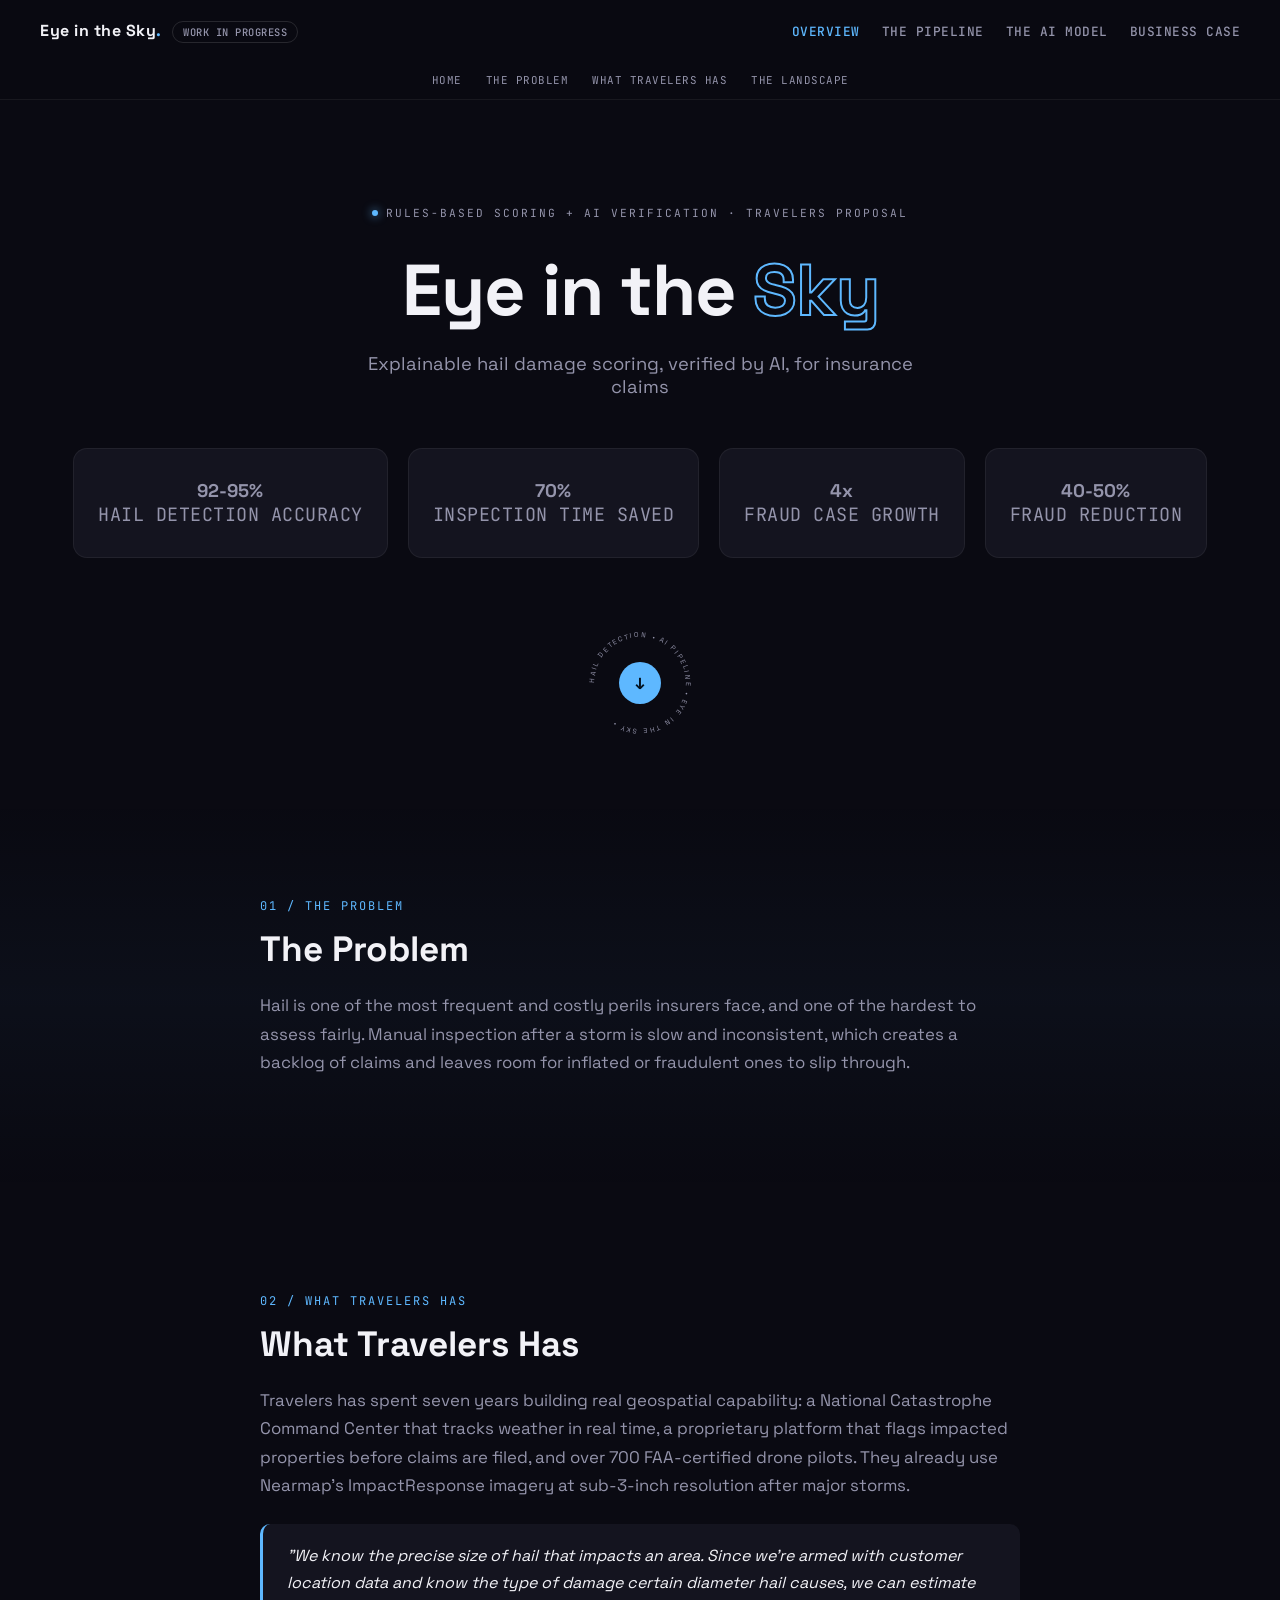
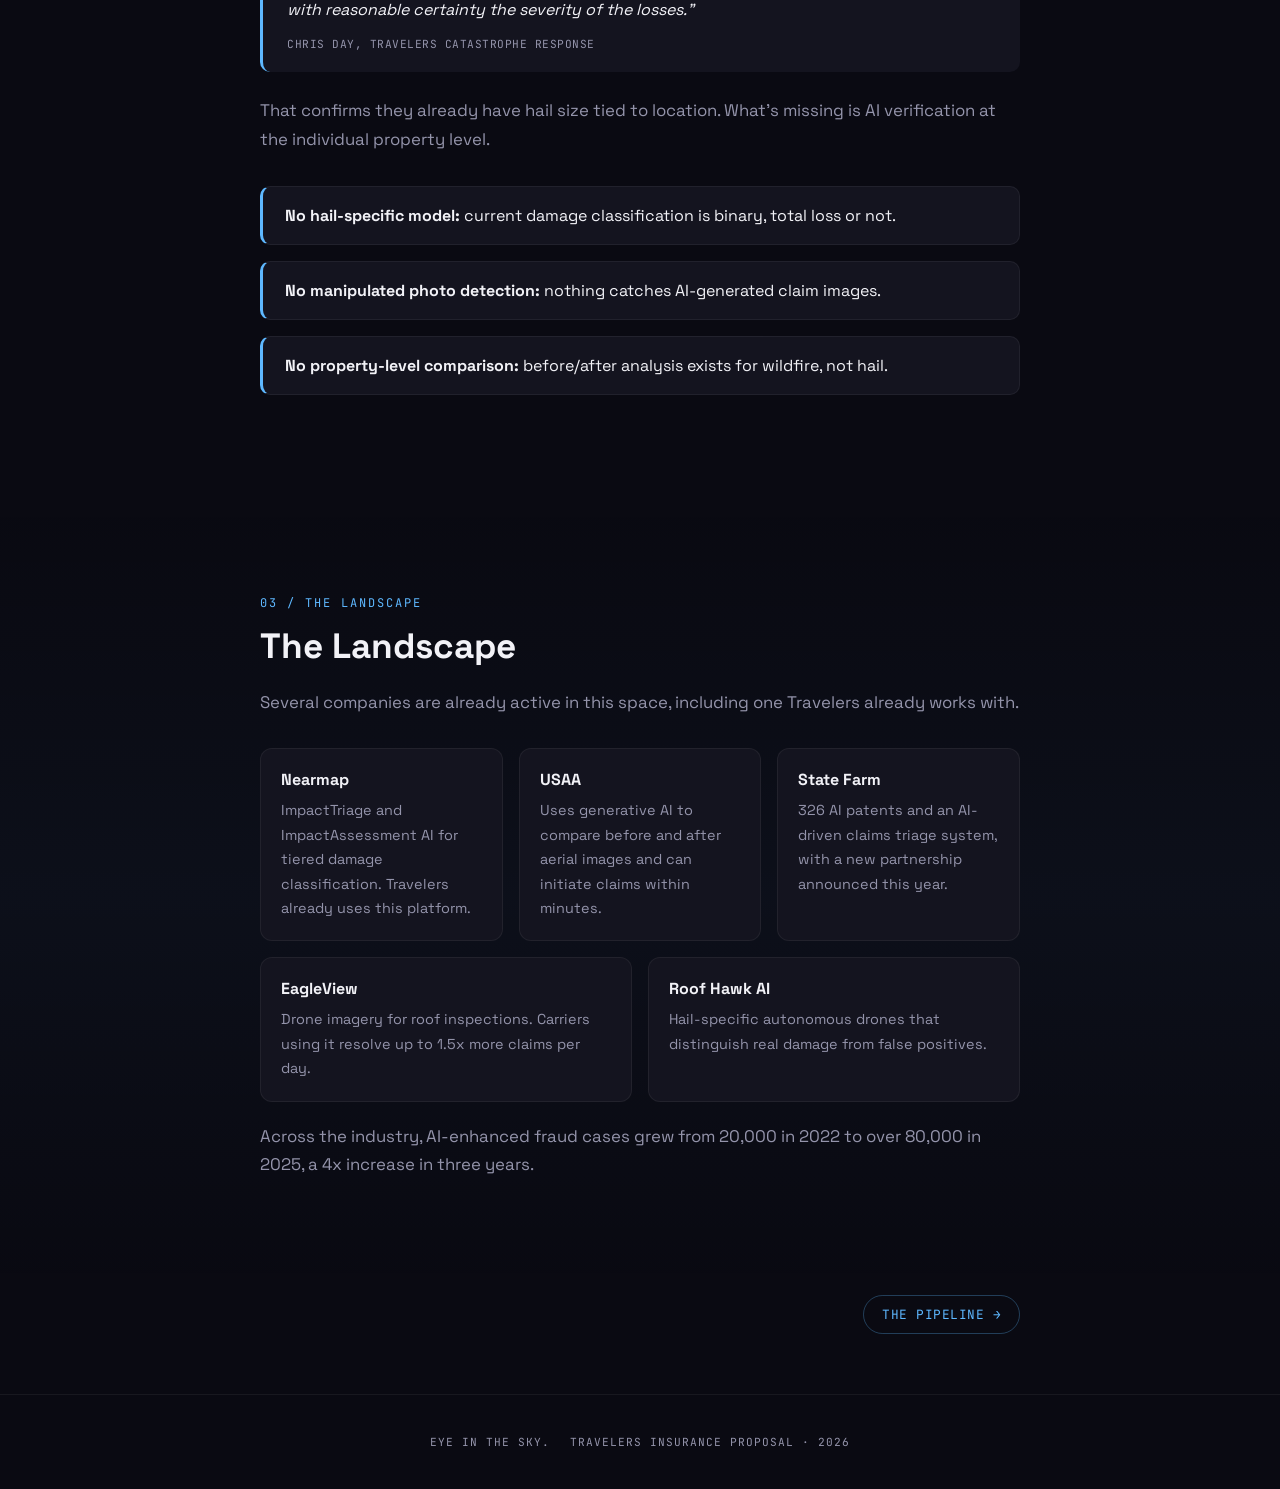
==== commit b157b74c: "Give the AI model its own dedicated page: how it works, how it was built, live demo, real example, a" ====
--- a/website/index.html
+++ b/website/index.html
@@ -19,6 +19,7 @@
   <ul class="page-nav">
     <li><a href="index.html" class="active">Overview</a></li>
     <li><a href="pipeline.html">The Pipeline</a></li>
+    <li><a href="ai-model.html">The AI Model</a></li>
     <li><a href="business-case.html">Business Case</a></li>
   </ul>
 </nav>
--- a/website/style.css
+++ b/website/style.css
@@ -198,6 +198,21 @@
   box-shadow: 0 0 20px rgba(94, 184, 255, 0.15);
 }
 
+.inline-page-link {
+  display: inline-block;
+  font-family: var(--font-mono);
+  font-size: 0.85rem;
+  letter-spacing: 0.5px;
+  color: var(--accent);
+  text-decoration: none;
+  margin-top: 8px;
+  transition: opacity 0.2s ease;
+}
+
+.inline-page-link:hover {
+  opacity: 0.75;
+}
+
 .subsection-title {
   font-size: 1.2rem;
   margin: 40px 0 12px;
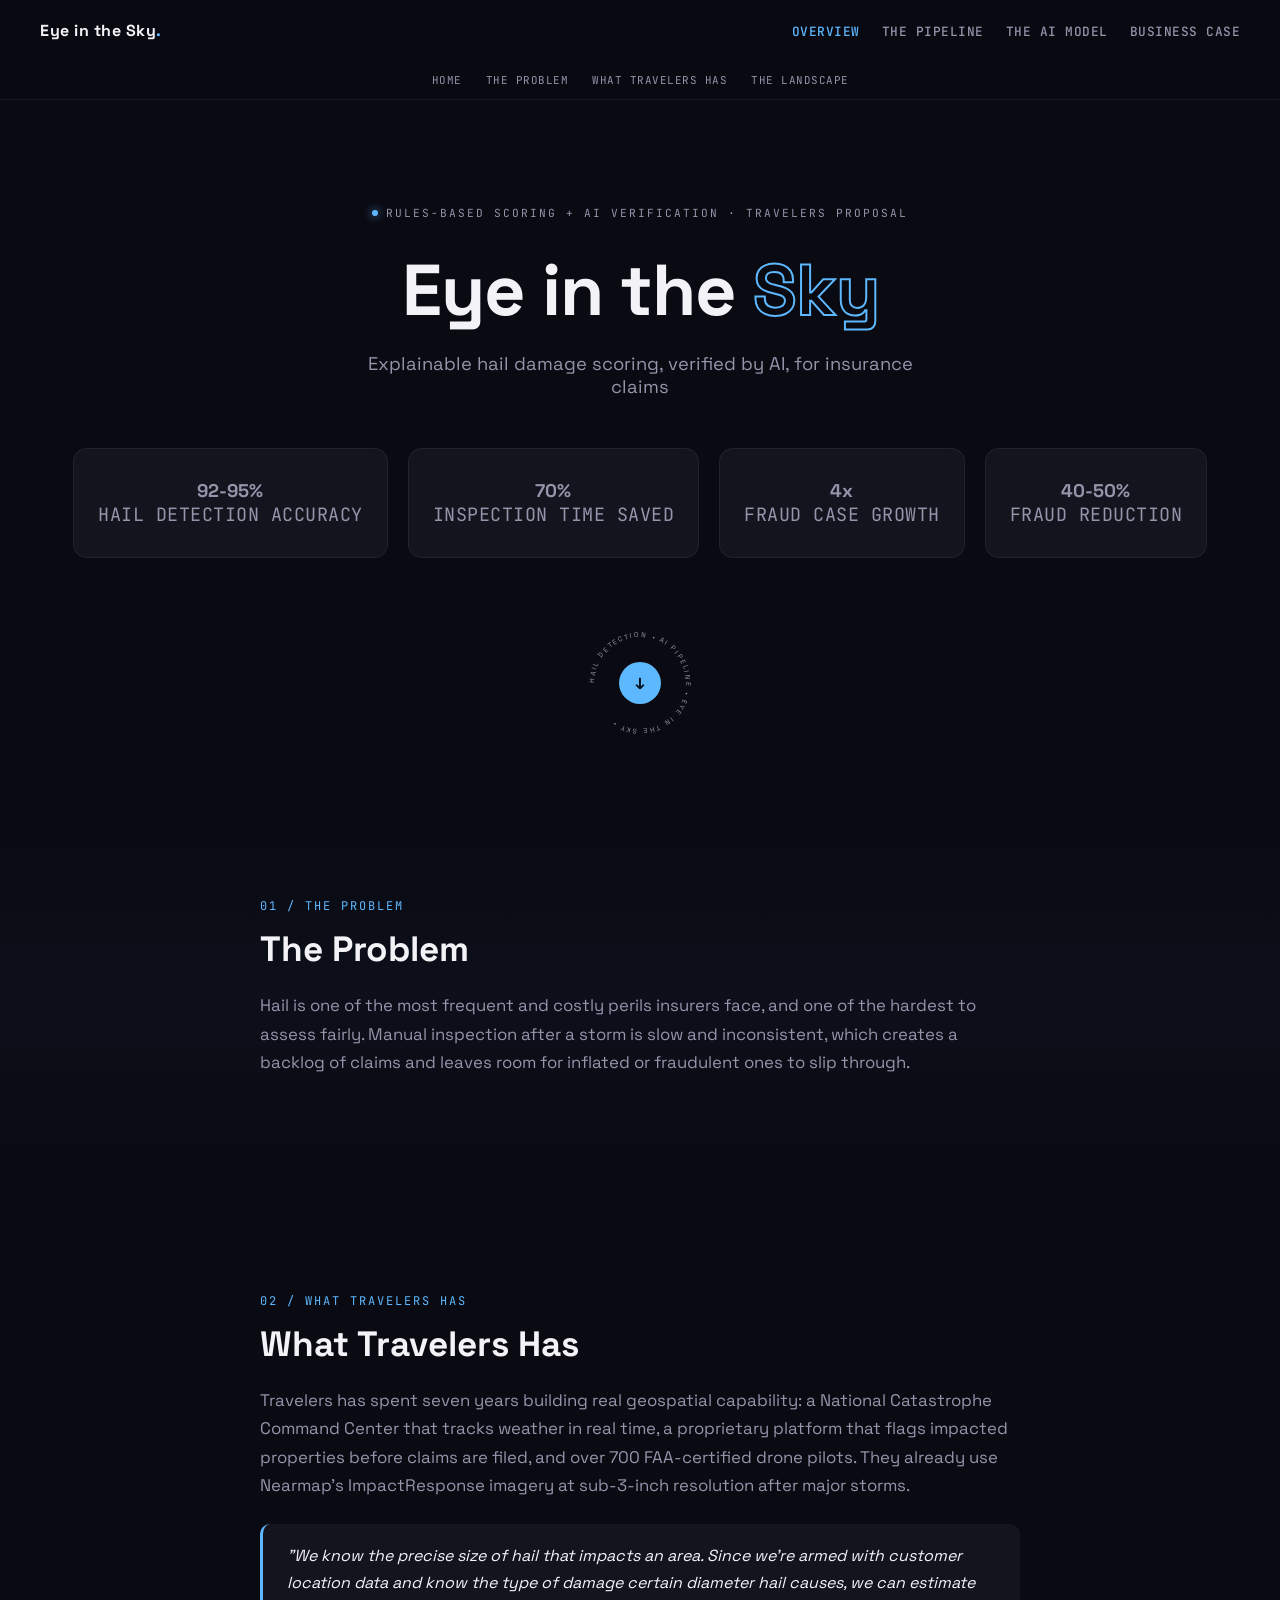
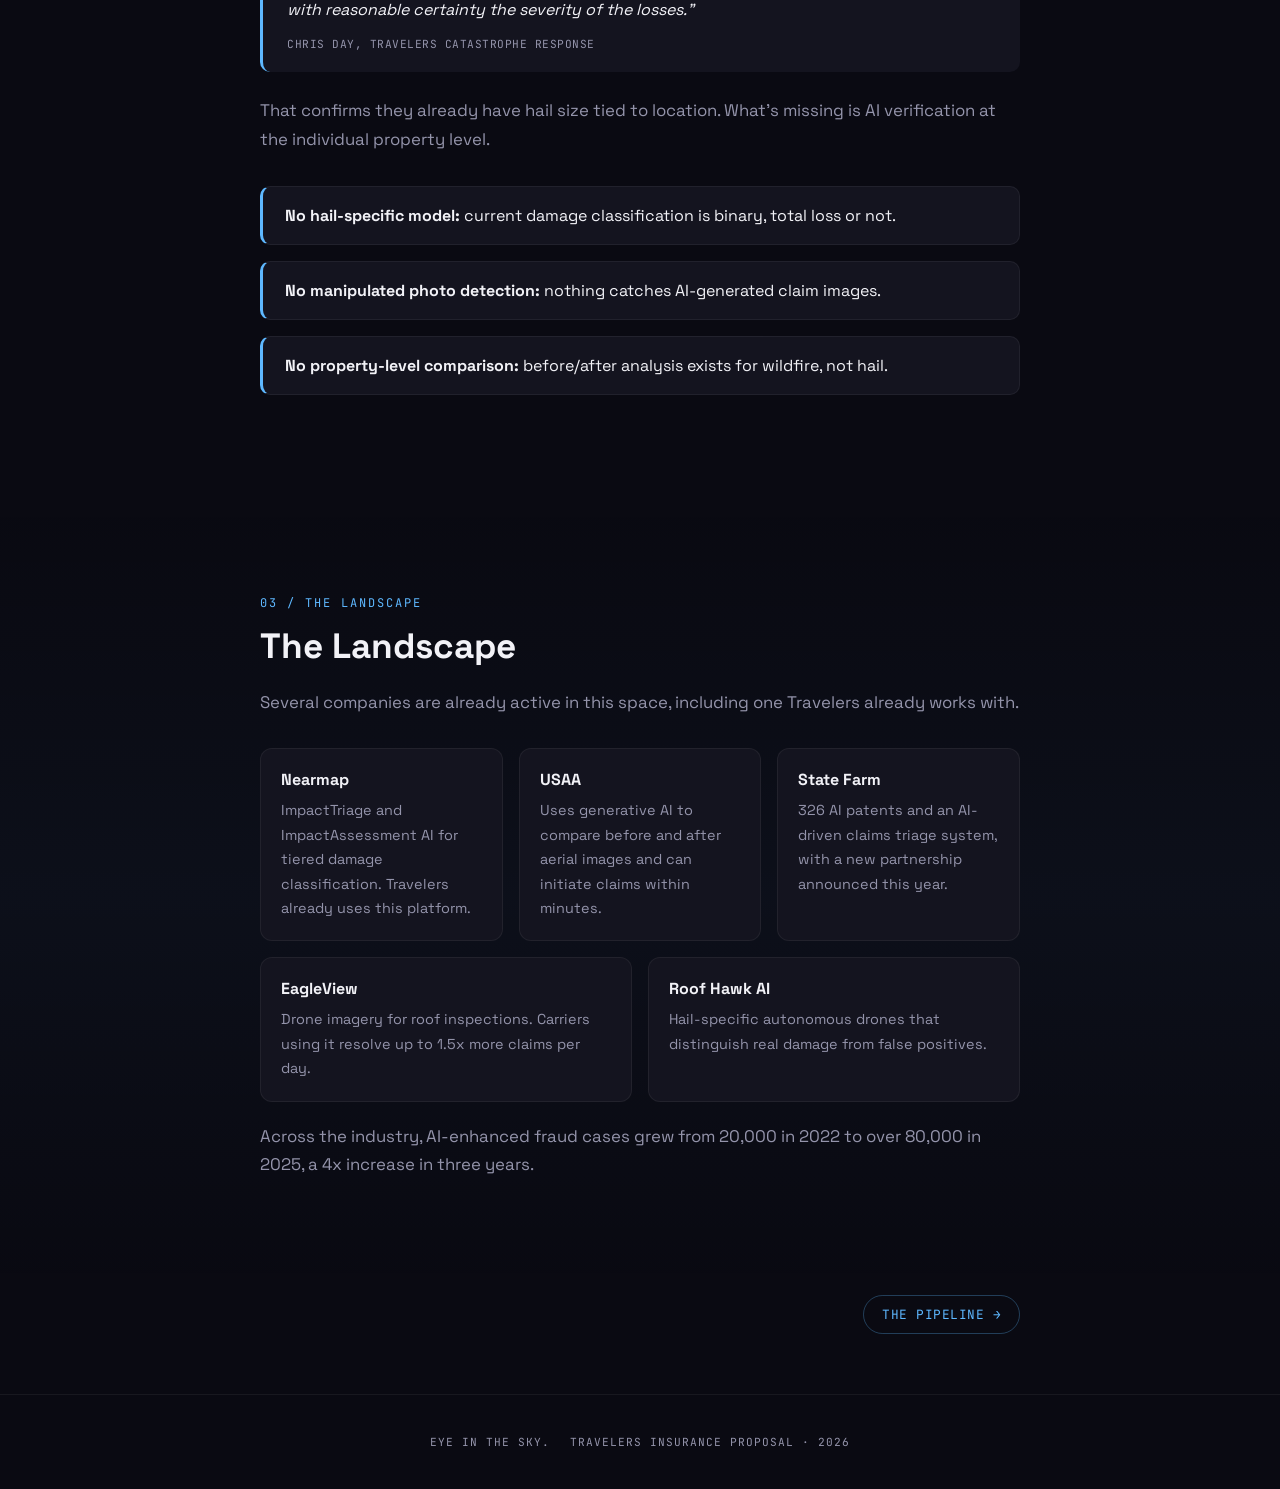
==== commit fcd12c7d: "Remove work-in-progress badge and consolidate AI demo examples - Drop the 'Work in Progress' nav bad" ====
--- a/website/index.html
+++ b/website/index.html
@@ -15,7 +15,7 @@
 <div class="streak" id="streak"></div>
 
 <nav>
-  <div class="nav-logo">Eye in the Sky<span class="dot">.</span> <span class="wip-badge">Work in Progress</span></div>
+  <div class="nav-logo">Eye in the Sky<span class="dot">.</span></div>
   <ul class="page-nav">
     <li><a href="index.html" class="active">Overview</a></li>
     <li><a href="pipeline.html">The Pipeline</a></li>
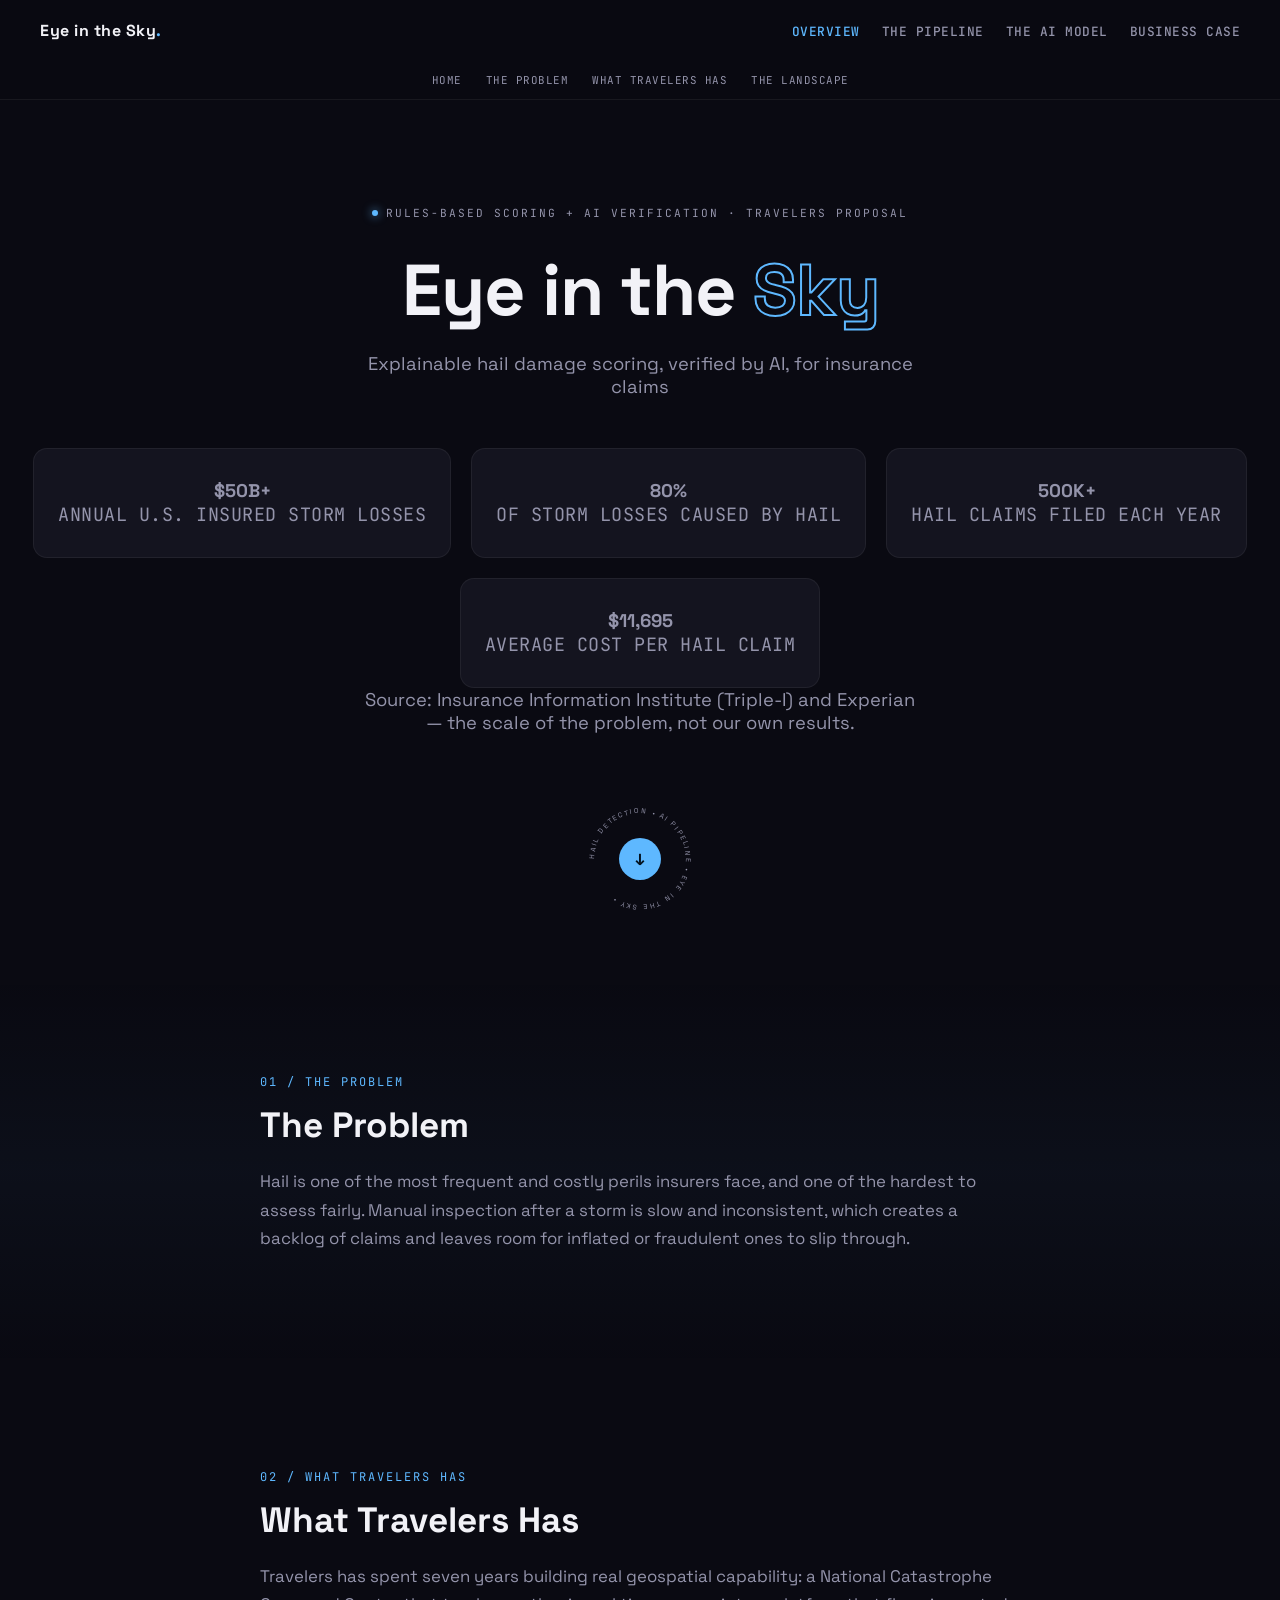
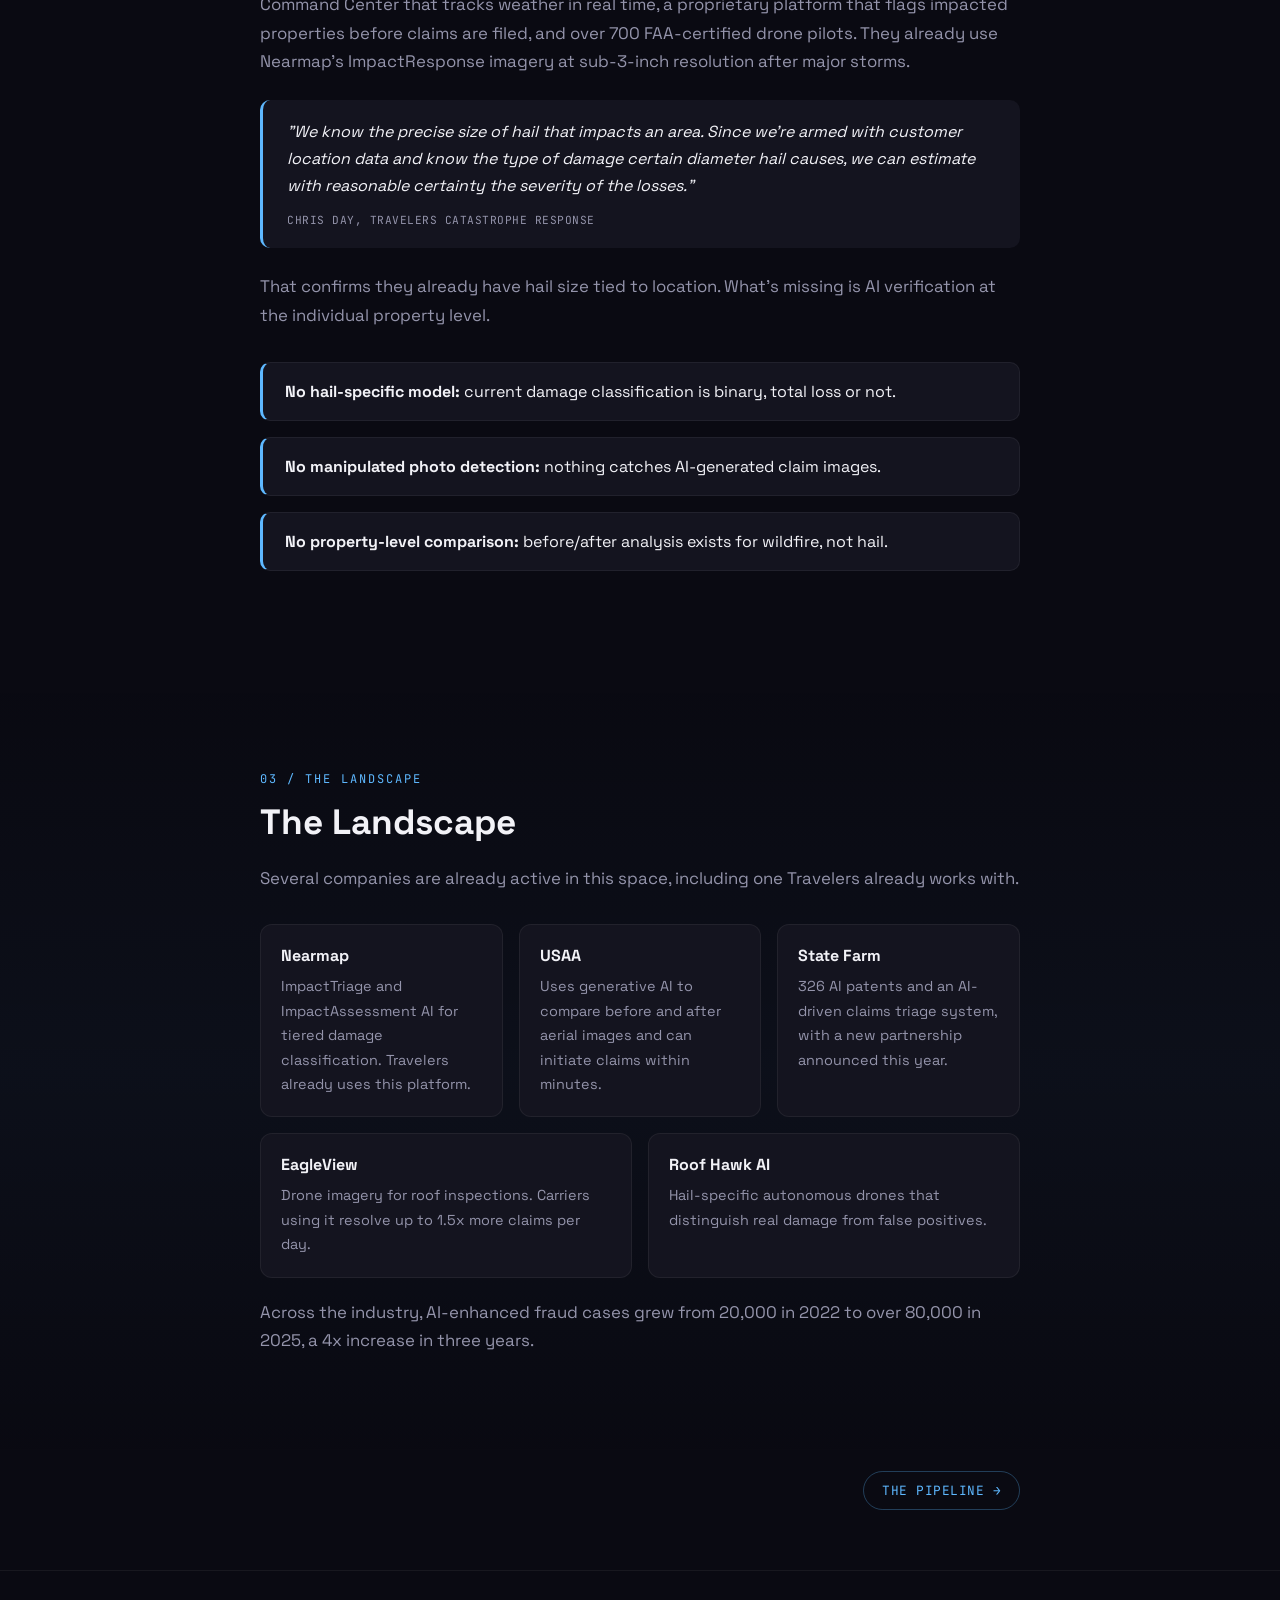
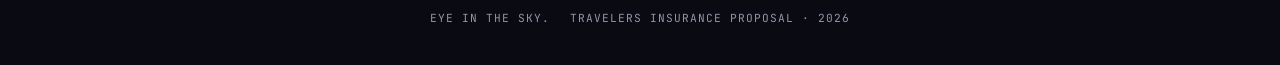
==== commit ef8e75b6: "Replace hero stats with real hail/insurance industry numbers, sourced The old hero stats (92-95% acc" ====
--- a/website/index.html
+++ b/website/index.html
@@ -3,6 +3,8 @@
 <head>
     <meta charset="UTF-8">
     <meta name="viewport" content="width=device-width, initial-scale=1.0">
+    <meta name="description" content="Explainable hail damage scoring, verified by AI, proposed for Travelers Insurance.">
+    <link rel="icon" href="data:image/svg+xml,%3Csvg xmlns='http://www.w3.org/2000/svg' viewBox='0 0 32 32'%3E%3Ccircle cx='16' cy='16' r='16' fill='%235eb8ff'/%3E%3C/svg%3E">
     <title>Eye in the Sky</title>
     <link rel="preconnect" href="https://fonts.googleapis.com">
     <link rel="preconnect" href="https://fonts.gstatic.com" crossorigin>
@@ -38,22 +40,23 @@
 
   <div class="stats">
     <div class="stat-card">
-      <p class="stat-number">92-95%</p>
-      <p class="stat-label">Hail Detection Accuracy</p>
+      <p class="stat-number">$50B+</p>
+      <p class="stat-label">Annual U.S. Insured Storm Losses</p>
     </div>
     <div class="stat-card">
-      <p class="stat-number">70%</p>
-      <p class="stat-label">Inspection Time Saved</p>
+      <p class="stat-number">80%</p>
+      <p class="stat-label">Of Storm Losses Caused by Hail</p>
     </div>
     <div class="stat-card">
-      <p class="stat-number">4x</p>
-      <p class="stat-label">Fraud Case Growth</p>
+      <p class="stat-number">500K+</p>
+      <p class="stat-label">Hail Claims Filed Each Year</p>
     </div>
     <div class="stat-card">
-      <p class="stat-number">40-50%</p>
-      <p class="stat-label">Fraud Reduction</p>
+      <p class="stat-number">$11,695</p>
+      <p class="stat-label">Average Cost Per Hail Claim</p>
     </div>
   </div>
+  <p class="stats-source">Source: Insurance Information Institute (Triple-I) and Experian &mdash; the scale of the problem, not our own results.</p>
 
   <div class="scroll-badge">
     <svg viewBox="0 0 120 120" class="badge-ring">
--- a/website/style.css
+++ b/website/style.css
@@ -89,20 +89,6 @@
   color: var(--accent);
 }
 
-.wip-badge {
-  font-family: var(--font-mono);
-  font-size: 0.65rem;
-  font-weight: 500;
-  letter-spacing: 0.5px;
-  text-transform: uppercase;
-  color: var(--text-muted);
-  border: 1px solid rgba(255, 255, 255, 0.12);
-  border-radius: 20px;
-  padding: 3px 10px;
-  margin-left: 6px;
-  vertical-align: middle;
-}
-
 nav ul {
   display: flex;
   flex-wrap: wrap;
@@ -288,6 +274,12 @@
   display: block;
 }
 
+.demo-note {
+  font-size: 0.8rem;
+  color: var(--text-muted);
+  margin-top: -20px;
+}
+
 .hero {
   position: relative;
   text-align: center;
@@ -384,6 +376,13 @@
     flex-direction: column;
     align-items: center;
   }
+}
+
+.stats-source {
+  font-size: 0.75rem;
+  color: var(--text-muted);
+  text-align: center;
+  margin-top: 16px;
 }
 
 .scroll-badge {
@@ -592,6 +591,15 @@
   margin-bottom: 12px;
 }
 
+.example-card--limitation {
+  border-color: rgba(255, 180, 84, 0.25);
+}
+
+.example-tier--limitation {
+  color: #ffb454;
+  border-color: rgba(255, 180, 84, 0.4);
+}
+
 .example-result p {
   font-size: 0.95rem;
   margin: 0;
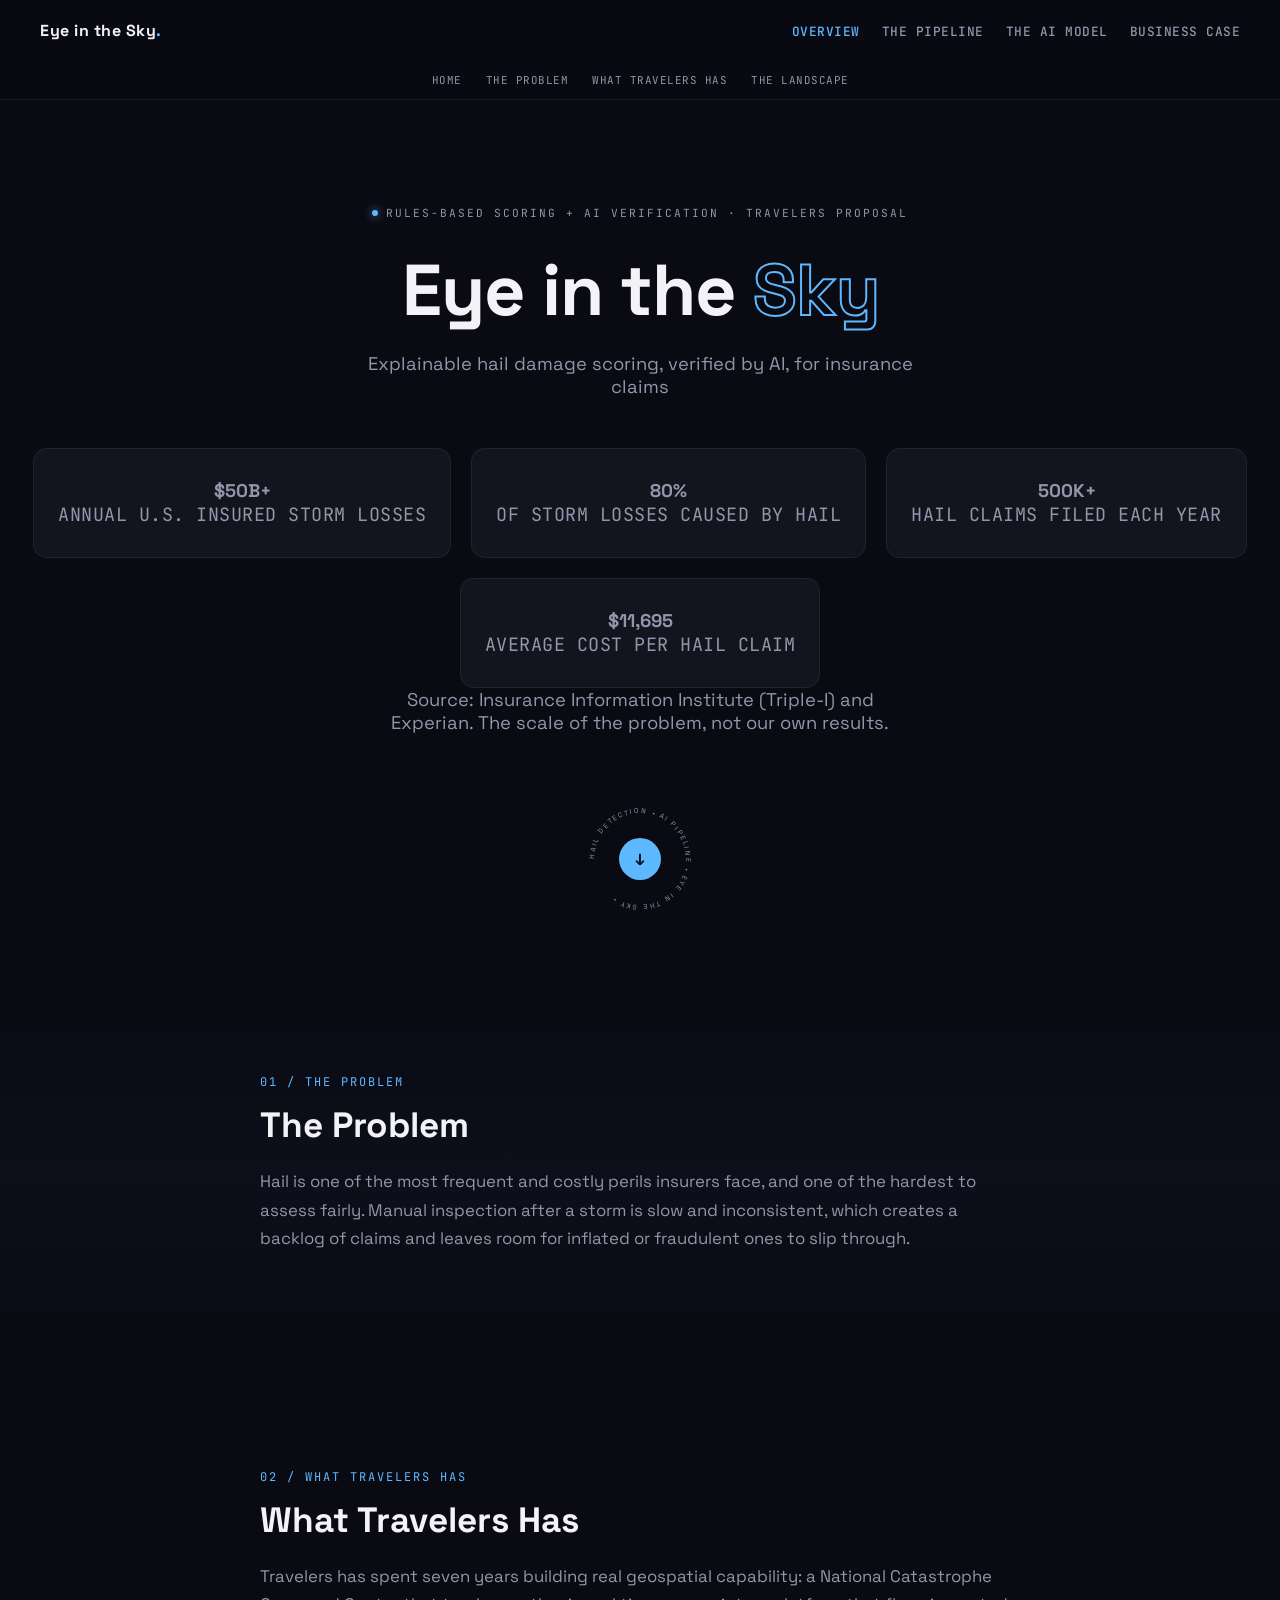
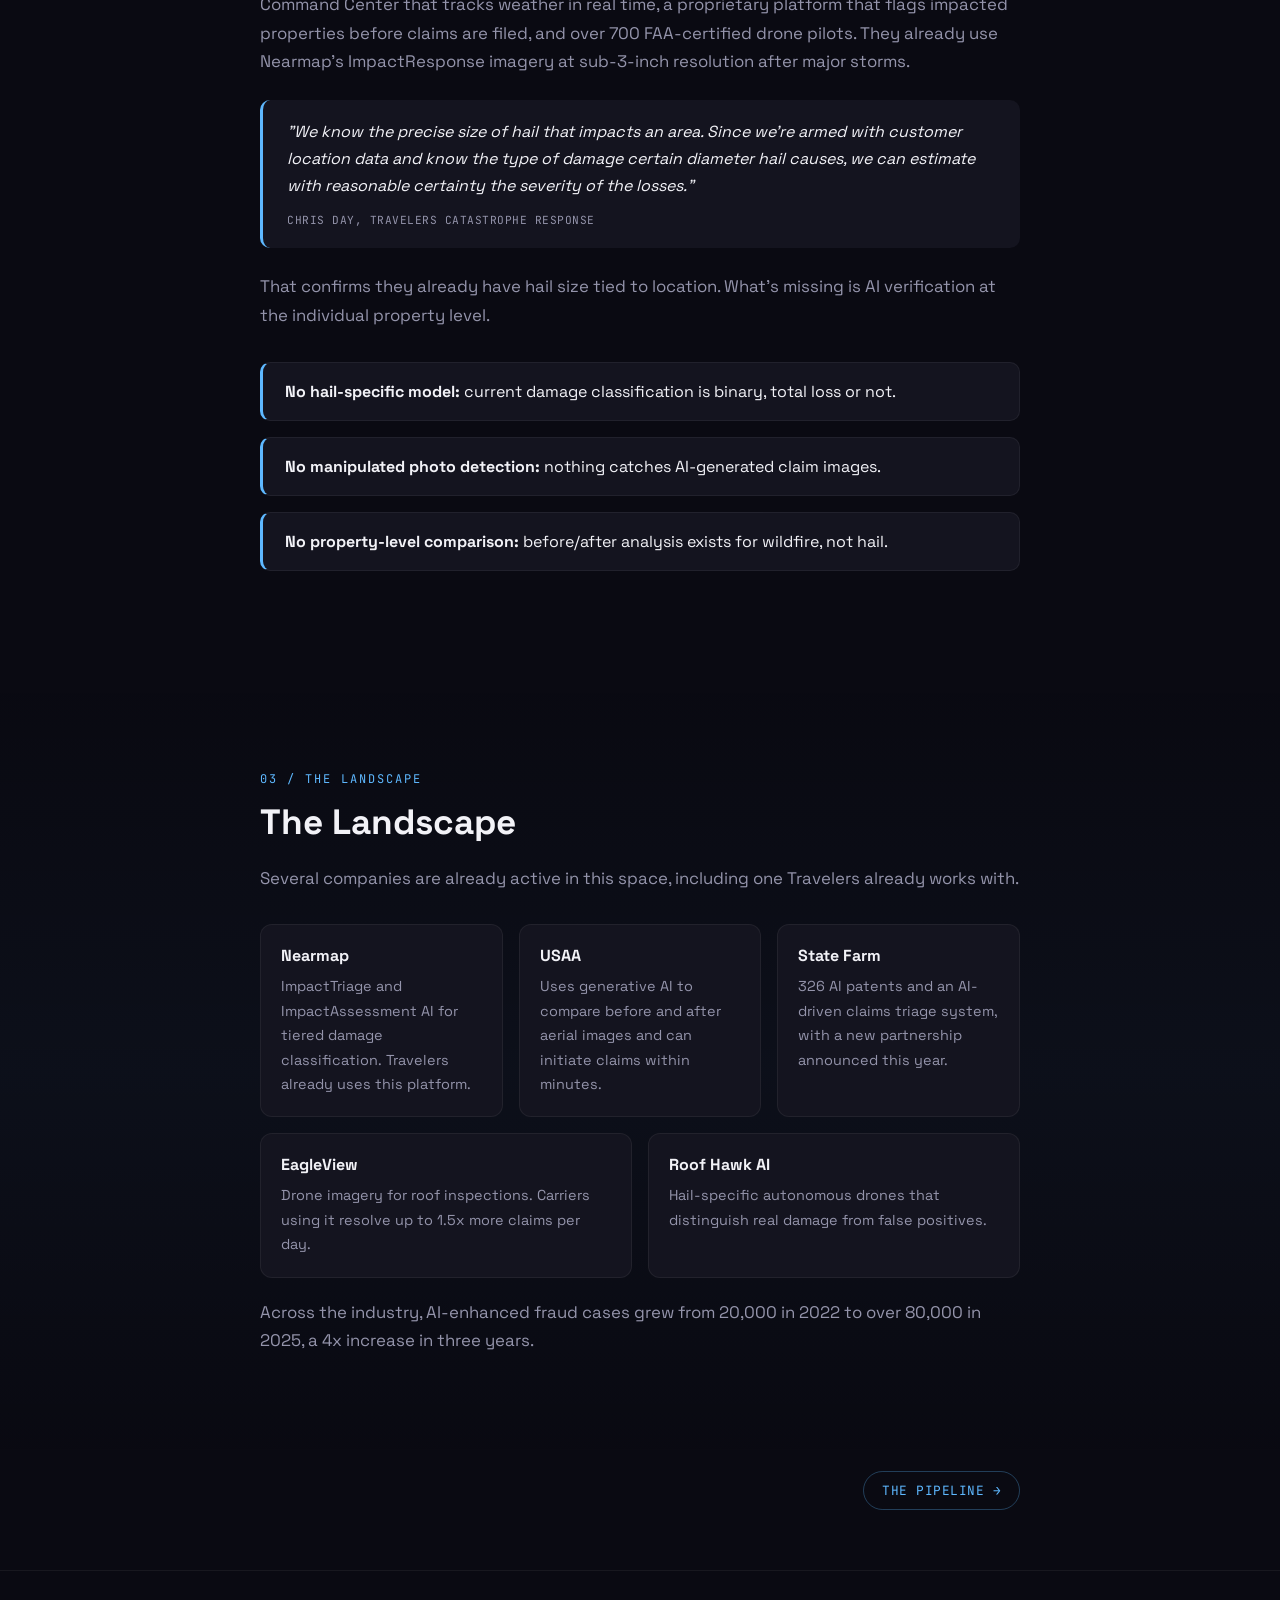
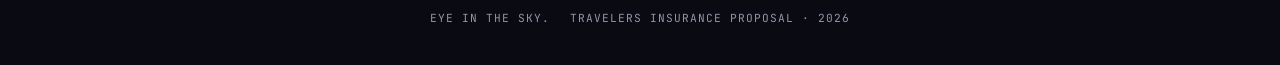
==== commit 2b37291a: "Remove em dash from the stats source line Co-Authored-By: Claude Sonnet 5 <noreply@anthropic.com>" ====
--- a/website/index.html
+++ b/website/index.html
@@ -56,7 +56,7 @@
       <p class="stat-label">Average Cost Per Hail Claim</p>
     </div>
   </div>
-  <p class="stats-source">Source: Insurance Information Institute (Triple-I) and Experian &mdash; the scale of the problem, not our own results.</p>
+  <p class="stats-source">Source: Insurance Information Institute (Triple-I) and Experian. The scale of the problem, not our own results.</p>
 
   <div class="scroll-badge">
     <svg viewBox="0 0 120 120" class="badge-ring">
